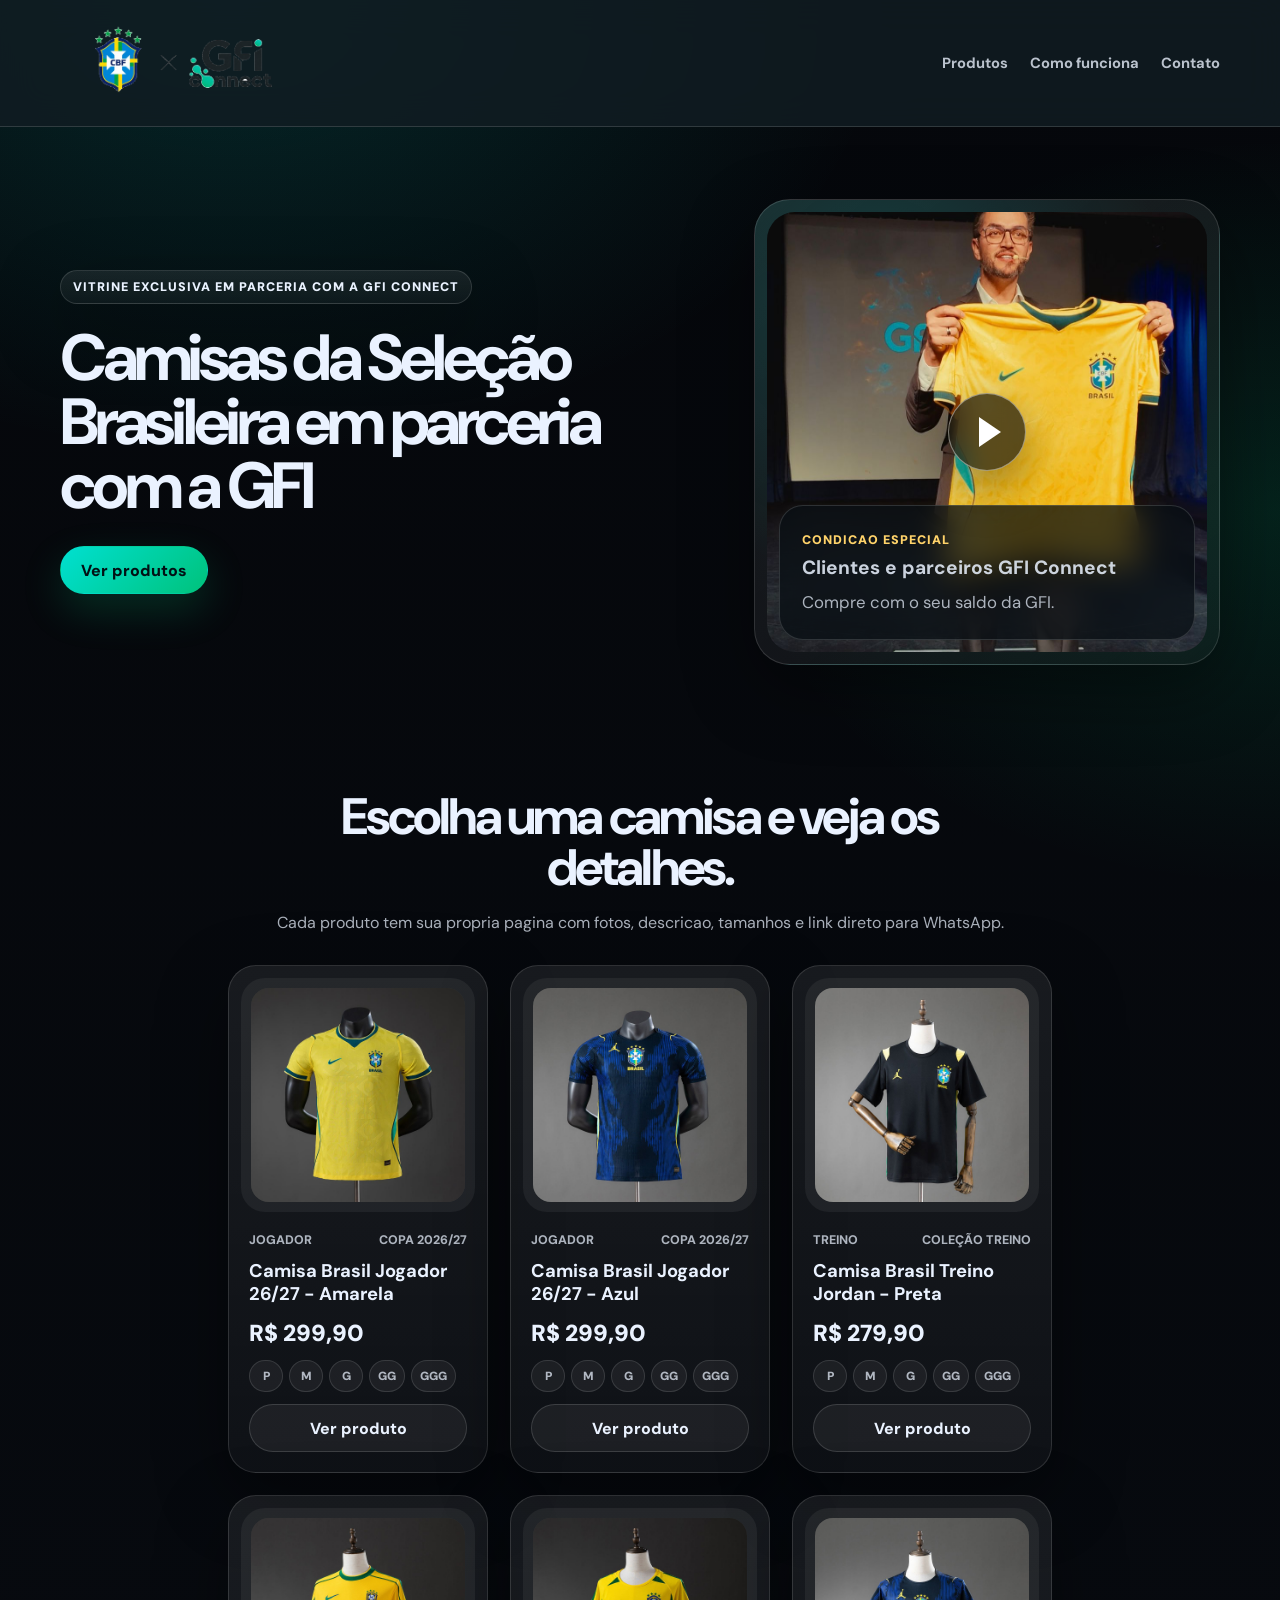
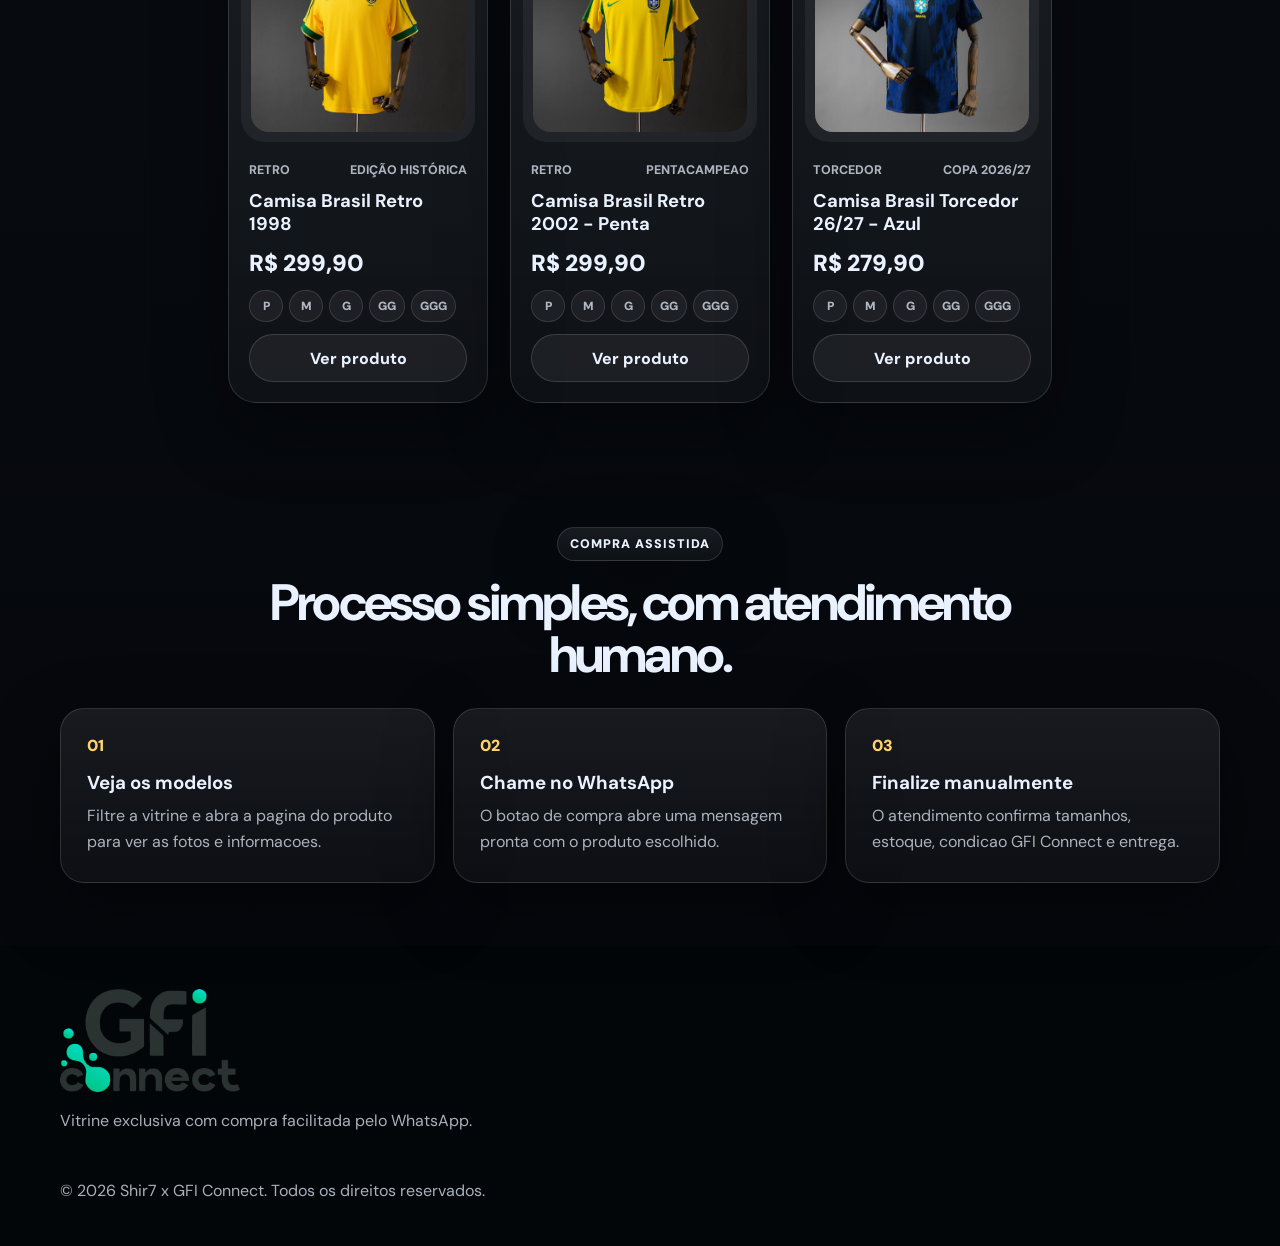
==== index.html @ cc500f97 "Create GFI partnership product showcase Co-authored-by: Cursor <cursoragent@cursor.com>" ====
<!DOCTYPE html>
<html lang="pt-BR">
  <head>
    <meta charset="UTF-8" />
    <meta name="viewport" content="width=device-width, initial-scale=1.0" />
    <meta
      name="description"
      content="Vitrine exclusiva de camisas em parceria com a GFI Connect. Produtos selecionados e atendimento pelo WhatsApp."
    />
    <title>Vitrine Exclusiva | GFI Connect</title>
    <link rel="preconnect" href="https://fonts.googleapis.com" />
    <link rel="preconnect" href="https://fonts.gstatic.com" crossorigin />
    <link
      href="https://fonts.googleapis.com/css2?family=DM+Sans:ital,opsz,wght@0,9..40,400;0,9..40,500;0,9..40,600;0,9..40,700;1,9..40,400&display=swap"
      rel="stylesheet"
    />
    <link rel="stylesheet" href="css/styles.css" />
  </head>
  <body>
    <a class="skip-link" href="#produtos">Ir para os produtos</a>

    <header class="site-header">
      <div class="container site-header__inner">
        <a class="brand" href="index.html" aria-label="Pagina inicial">
          <img src="assets/logos/gfi-cbf-menu-banner-transparent.png" alt="CBF e GFI Connect" width="300" height="92" />
        </a>
        <button class="nav-toggle" type="button" aria-label="Abrir menu" aria-expanded="false">
          <span></span><span></span><span></span>
        </button>
        <nav class="site-nav" aria-label="Navegacao principal">
          <a href="#produtos">Produtos</a>
          <a href="#como-funciona">Como funciona</a>
          <a href="#contato">Contato</a>
        </nav>
      </div>
    </header>

    <main>
      <section class="hero hero--clean" aria-labelledby="hero-title">
        <div class="container hero-grid">
          <div class="hero-copy">
            <span class="eyebrow">Vitrine exclusiva em parceria com a GFI Connect</span>
            <h1 id="hero-title">Camisas da Seleção Brasileira em parceria com a GFI</h1>
            <div class="hero-actions">
              <a class="btn btn--primary" href="#produtos">Ver produtos</a>
            </div>
          </div>

          <div class="hero-panel" aria-label="Parceria GFI Connect e CBF">
            <video
              id="hero-video"
              class="hero-panel__video"
              src="Videos/WhatsApp Video 2026-05-26 at 11.41.42.mp4"
              poster="Images/WhatsApp Image 2026-05-26 at 12.01.19.jpeg"
              playsinline
              preload="metadata"
              aria-label="Video da parceria GFI"
            ></video>
            <button class="hero-video-play" type="button" aria-label="Iniciar video">
              <span></span>
            </button>
            <div class="hero-panel__content">
              <span>Condicao especial</span>
              <strong>Clientes e parceiros GFI Connect</strong>
              <p>Compre com o seu saldo da GFI.</p>
            </div>
          </div>
        </div>
      </section>

      <section id="produtos" class="section section--products">
        <div class="container">
          <header class="section-header">
            <h2 class="section-title">Escolha uma camisa e veja os detalhes.</h2>
            <p class="section-lead section-lead--center">
              Cada produto tem sua propria pagina com fotos, descricao, tamanhos e link direto
              para WhatsApp.
            </p>
          </header>
          <div id="products-grid" class="products-grid" aria-live="polite" aria-busy="true"></div>
        </div>
      </section>

      <section id="como-funciona" class="section section--steps">
        <div class="container">
          <header class="section-header">
            <span class="section-label">Compra assistida</span>
            <h2 class="section-title">Processo simples, com atendimento humano.</h2>
          </header>
          <div class="steps-grid">
            <article class="step-card">
              <span>01</span>
              <h3>Veja os modelos</h3>
              <p>Filtre a vitrine e abra a pagina do produto para ver as fotos e informacoes.</p>
            </article>
            <article class="step-card">
              <span>02</span>
              <h3>Chame no WhatsApp</h3>
              <p>O botao de compra abre uma mensagem pronta com o produto escolhido.</p>
            </article>
            <article class="step-card">
              <span>03</span>
              <h3>Finalize manualmente</h3>
              <p>O atendimento confirma tamanhos, estoque, condicao GFI Connect e entrega.</p>
            </article>
          </div>
        </div>
      </section>
    </main>

    <footer id="contato" class="site-footer">
      <div class="container site-footer__grid">
        <div>
          <img src="assets/logos/gfi-connect-footer.png" alt="GFI Connect" class="footer-logo" width="180" />
          <p>Vitrine exclusiva com compra facilitada pelo WhatsApp.</p>
        </div>
      </div>
      <div class="container site-footer__bottom">
        <p>&copy; <span id="footer-year"></span> Shir7 x GFI Connect. Todos os direitos reservados.</p>
      </div>
    </footer>

    <script type="module" src="js/app.js"></script>
  </body>
</html>
---- css/styles.css ----
:root {
  --bg: #f5f7f6;
  --surface: #ffffff;
  --surface-soft: #eef5f2;
  --text: #101816;
  --muted: #60716c;
  --line: #dce7e3;
  --green: #00b87a;
  --green-dark: #063f31;
  --gold: #caa65a;
  --shadow: 0 24px 70px rgba(14, 45, 38, 0.12);
  --radius: 28px;
  --container: 1160px;
}

* {
  box-sizing: border-box;
}

html {
  scroll-behavior: smooth;
}

body {
  margin: 0;
  min-height: 100vh;
  font-family: "DM Sans", system-ui, -apple-system, BlinkMacSystemFont, "Segoe UI", sans-serif;
  color: var(--text);
  background:
    radial-gradient(circle at 12% 6%, rgba(0, 184, 122, 0.12), transparent 28rem),
    linear-gradient(180deg, #ffffff 0%, var(--bg) 54%, #eef4f1 100%);
}

img {
  display: block;
  max-width: 100%;
}

a {
  color: inherit;
  text-decoration: none;
}

.container {
  width: min(100% - 40px, var(--container));
  margin-inline: auto;
}

.skip-link {
  position: absolute;
  left: -999px;
  top: 16px;
  z-index: 100;
  padding: 10px 14px;
  border-radius: 999px;
  background: var(--green-dark);
  color: #fff;
}

.skip-link:focus {
  left: 20px;
}

.site-header {
  position: sticky;
  top: 0;
  z-index: 50;
  padding: 14px 0;
  background: rgba(255, 255, 255, 0.84);
  border-bottom: 1px solid rgba(220, 231, 227, 0.72);
  backdrop-filter: blur(18px);
}

.site-header__inner {
  display: flex;
  align-items: center;
  justify-content: space-between;
  gap: 24px;
}

.brand img {
  width: 230px;
  height: auto;
}

.site-nav {
  display: flex;
  align-items: center;
  gap: 22px;
}

.site-nav a {
  color: #34443f;
  font-size: 0.92rem;
  font-weight: 700;
}

.site-nav a:hover {
  color: var(--green-dark);
}

.nav-toggle {
  display: none;
  width: 42px;
  height: 42px;
  border: 1px solid var(--line);
  border-radius: 14px;
  background: #fff;
}

.nav-toggle span {
  display: block;
  width: 18px;
  height: 2px;
  margin: 4px auto;
  border-radius: 10px;
  background: var(--text);
}

.btn {
  display: inline-flex;
  align-items: center;
  justify-content: center;
  gap: 10px;
  min-height: 48px;
  padding: 0 20px;
  border: 1px solid transparent;
  border-radius: 999px;
  font-weight: 800;
  transition: 0.18s ease;
}

.btn:hover {
  transform: translateY(-2px);
}

.btn--primary {
  color: #fff;
  background: var(--green-dark);
  box-shadow: 0 16px 40px rgba(6, 63, 49, 0.2);
}

.btn--ghost,
.btn--dark {
  color: var(--green-dark);
  background: #fff;
  border-color: var(--line);
}

.btn--dark {
  width: 100%;
}

.btn--whatsapp {
  width: 100%;
  color: #fff;
  background: linear-gradient(135deg, #15c977, #079d62);
  box-shadow: 0 18px 45px rgba(7, 157, 98, 0.22);
}

.hero {
  padding: 72px 0 48px;
}

.hero-grid {
  display: grid;
  grid-template-columns: minmax(0, 1.05fr) minmax(320px, 0.75fr);
  align-items: center;
  gap: 42px;
}

.eyebrow,
.section-label {
  display: inline-flex;
  width: fit-content;
  align-items: center;
  gap: 10px;
  padding: 8px 12px;
  border: 1px solid var(--line);
  border-radius: 999px;
  color: var(--green-dark);
  background: rgba(255, 255, 255, 0.76);
  font-size: 0.78rem;
  font-weight: 900;
  letter-spacing: 0.08em;
  text-transform: uppercase;
}

.hero h1 {
  margin: 22px 0 0;
  max-width: 680px;
  font-size: clamp(2.55rem, 5.1vw, 4.55rem);
  line-height: 0.98;
  letter-spacing: -0.065em;
}

.hero p,
.section-lead {
  color: var(--muted);
  line-height: 1.75;
}

.hero p {
  max-width: 610px;
  margin: 24px 0 0;
  font-size: 1.05rem;
}

.hero-actions {
  display: flex;
  flex-wrap: wrap;
  gap: 12px;
  margin-top: 28px;
}

.hero-panel {
  position: relative;
  overflow: hidden;
  aspect-ratio: 1;
  min-height: 0;
  padding: 12px;
  border: 1px solid var(--line);
  border-radius: 36px;
  background:
    radial-gradient(circle at 26% 20%, rgba(0, 184, 122, 0.14), transparent 18rem),
    linear-gradient(145deg, #fff 0%, #edf7f2 100%);
  box-shadow: var(--shadow);
}

.hero-panel img {
  width: min(82%, 360px);
  margin: 34px auto;
}

.hero-panel__video {
  width: 100%;
  height: 100%;
  min-height: 0;
  object-fit: cover;
  border-radius: 28px;
  cursor: pointer;
}

.hero-video-play {
  position: absolute;
  top: 50%;
  left: 50%;
  width: 78px;
  height: 78px;
  display: grid;
  place-items: center;
  border: 1px solid rgba(255, 255, 255, 0.42);
  border-radius: 999px;
  background: rgba(5, 7, 11, 0.64);
  color: #fff;
  box-shadow: 0 18px 48px rgba(0, 0, 0, 0.38);
  backdrop-filter: blur(12px);
  cursor: pointer;
  transform: translate(-50%, -50%);
  transition: 0.18s ease;
  z-index: 2;
}

.hero-video-play:hover {
  transform: translate(-50%, -50%) scale(1.05);
}

.hero-video-play span {
  width: 0;
  height: 0;
  margin-left: 5px;
  border-top: 15px solid transparent;
  border-bottom: 15px solid transparent;
  border-left: 22px solid currentColor;
}

.hero-panel.is-playing .hero-video-play {
  opacity: 0;
  pointer-events: none;
}

.hero-panel__content {
  position: absolute;
  right: 24px;
  bottom: 24px;
  left: 24px;
  padding: 22px;
  border: 1px solid rgba(255, 255, 255, 0.82);
  border-radius: 24px;
  background: rgba(255, 255, 255, 0.78);
  backdrop-filter: blur(16px);
}

.hero-panel__content span {
  color: var(--gold);
  font-size: 0.78rem;
  font-weight: 900;
  letter-spacing: 0.08em;
  text-transform: uppercase;
}

.hero-panel__content strong {
  display: block;
  margin-top: 6px;
  color: var(--green-dark);
  font-size: 1.2rem;
}

.hero-panel__content p {
  margin: 8px 0 0;
  color: var(--muted);
}

.section {
  padding: 62px 0;
}

.section-header {
  max-width: 780px;
  margin: 0 auto 28px;
  text-align: center;
}

.section-title {
  margin: 16px 0 0;
  font-size: clamp(2rem, 4vw, 3.5rem);
  line-height: 1;
  letter-spacing: -0.055em;
}

.intro-grid {
  display: grid;
  grid-template-columns: 0.9fr 1.1fr;
  gap: 42px;
  align-items: start;
  padding: 34px;
  border: 1px solid var(--line);
  border-radius: var(--radius);
  background: rgba(255, 255, 255, 0.72);
}

.filters {
  display: flex;
  justify-content: center;
  gap: 10px;
  flex-wrap: wrap;
  margin-bottom: 30px;
}

.filter-chip {
  cursor: pointer;
  padding: 10px 15px;
  border: 1px solid var(--line);
  border-radius: 999px;
  color: #34443f;
  background: #fff;
  font-weight: 800;
}

.filter-chip.is-active {
  color: #fff;
  background: var(--green-dark);
  border-color: var(--green-dark);
}

.products-grid {
  display: grid;
  grid-template-columns: repeat(3, minmax(220px, 260px));
  justify-content: center;
  gap: 22px;
}

.product-card {
  overflow: hidden;
  width: 100%;
  border: 1px solid var(--line);
  border-radius: 28px;
  background: var(--surface);
  box-shadow: 0 18px 52px rgba(14, 45, 38, 0.08);
}

.product-card__media {
  position: relative;
  display: block;
  width: calc(100% - 24px);
  aspect-ratio: 1;
  margin: 12px auto 0;
  padding: 10px;
  background: var(--surface-soft);
  border-radius: 24px;
}

.product-card__media img {
  width: 100%;
  height: 100%;
  object-fit: contain;
  background: #303334;
  border-radius: 18px;
}

.product-card__featured {
  position: absolute;
  top: 20px;
  right: 20px;
  padding: 8px 10px;
  border-radius: 999px;
  color: var(--green-dark);
  background: #fff;
  font-size: 0.76rem;
  font-weight: 900;
}

.product-card__body {
  display: grid;
  gap: 12px;
  padding: 20px;
}

.product-card__meta {
  display: flex;
  justify-content: space-between;
  gap: 12px;
  color: var(--muted);
  font-size: 0.78rem;
  font-weight: 800;
  text-transform: uppercase;
}

.product-card__title {
  margin: 0;
  font-size: 1.15rem;
  line-height: 1.25;
}

.product-card__price,
.product-info__price {
  margin: 0;
  color: var(--green-dark);
  font-size: 1.45rem;
  font-weight: 900;
}

.size-list {
  display: flex;
  flex-wrap: nowrap;
  gap: 6px;
}

.size-chip {
  min-width: 34px;
  padding: 7px 8px;
  border: 1px solid var(--line);
  border-radius: 999px;
  color: #34443f;
  background: #fff;
  font-size: 0.74rem;
  font-weight: 900;
  text-align: center;
}

.steps-grid {
  display: grid;
  grid-template-columns: repeat(3, minmax(0, 1fr));
  gap: 18px;
}

.step-card {
  padding: 26px;
  border: 1px solid var(--line);
  border-radius: 24px;
  background: #fff;
}

.step-card span {
  color: var(--gold);
  font-weight: 900;
}

.step-card h3 {
  margin: 14px 0 8px;
}

.step-card p {
  margin: 0;
  color: var(--muted);
  line-height: 1.65;
}

.site-footer {
  padding: 44px 0 26px;
  background: #0b1915;
  color: #fff;
}

.site-footer__grid {
  display: grid;
  grid-template-columns: 1fr;
  gap: 28px;
}

.footer-logo {
  width: 180px;
  margin-bottom: 14px;
}

.site-footer p,
.site-footer a {
  color: rgba(255, 255, 255, 0.72);
  line-height: 1.65;
}

.site-footer__bottom {
  margin-top: 28px;
  color: rgba(255, 255, 255, 0.6);
}

.product-page {
  padding-top: 24px;
}

.product-detail {
  display: grid;
  grid-template-columns: minmax(0, 1.05fr) minmax(320px, 0.8fr);
  gap: 42px;
  align-items: start;
}

.product-gallery__main {
  overflow: hidden;
  border: 1px solid var(--line);
  border-radius: 34px;
  background: #fff;
  box-shadow: var(--shadow);
}

.product-gallery__main img {
  width: 100%;
  aspect-ratio: 4 / 5;
  object-fit: cover;
}

.product-thumbs {
  display: grid;
  grid-template-columns: repeat(4, 1fr);
  gap: 10px;
  margin-top: 12px;
}

.product-thumb {
  cursor: pointer;
  overflow: hidden;
  padding: 5px;
  border: 1px solid var(--line);
  border-radius: 18px;
  background: #fff;
}

.product-thumb.is-active {
  border-color: var(--green);
  box-shadow: 0 0 0 3px rgba(0, 184, 122, 0.12);
}

.product-thumb img {
  width: 100%;
  aspect-ratio: 1;
  object-fit: cover;
  border-radius: 13px;
}

.product-info {
  position: sticky;
  top: 104px;
  padding: 30px;
  border: 1px solid var(--line);
  border-radius: 30px;
  background: rgba(255, 255, 255, 0.82);
  box-shadow: var(--shadow);
}

.back-link,
.product-info__category {
  color: var(--muted);
  font-size: 0.84rem;
  font-weight: 900;
  text-transform: uppercase;
  letter-spacing: 0.08em;
}

.product-info h1 {
  margin: 14px 0;
  font-size: clamp(2rem, 4vw, 3.2rem);
  line-height: 1;
  letter-spacing: -0.055em;
}

.product-info__description {
  color: var(--muted);
  line-height: 1.75;
}

.product-info__block {
  margin-top: 24px;
}

.product-info__block h2 {
  margin: 0 0 10px;
  font-size: 0.95rem;
}

.highlight-list {
  display: grid;
  gap: 9px;
  margin: 0;
  padding-left: 18px;
  color: var(--muted);
}

.product-info__buy {
  margin-top: 26px;
}

.product-info__note {
  margin: 14px 0 0;
  color: var(--muted);
  font-size: 0.86rem;
  line-height: 1.55;
}

@media (max-width: 900px) {
  .hero-grid,
  .intro-grid,
  .product-detail {
    grid-template-columns: 1fr;
  }

  .steps-grid,
  .site-footer__grid {
    grid-template-columns: 1fr;
  }

  .products-grid {
    grid-template-columns: repeat(2, minmax(200px, 250px));
  }

  .hero {
    padding-top: 44px;
  }

  .hero-panel {
    min-height: 0;
  }

  .product-info {
    position: static;
  }
}

@media (max-width: 720px) {
  .container {
    width: min(100% - 28px, var(--container));
  }

  .site-nav {
    position: fixed;
    top: 74px;
    right: 14px;
    left: 14px;
    display: none;
    flex-direction: column;
    align-items: stretch;
    gap: 0;
    padding: 12px;
    border: 1px solid var(--line);
    border-radius: 22px;
    background: #fff;
    box-shadow: var(--shadow);
  }

  .site-nav.is-open {
    display: flex;
  }

  .site-nav a {
    padding: 14px;
    border-radius: 14px;
  }

  .nav-toggle {
    display: block;
  }

  .hero h1 {
    font-size: clamp(2.4rem, 14vw, 4rem);
  }

  .section {
    padding: 44px 0;
  }

  .products-grid {
    grid-template-columns: minmax(210px, 270px);
  }
}

/* Tema escuro premium */
:root {
  --bg: #070a0f;
  --surface: rgba(255, 255, 255, 0.06);
  --surface-soft: rgba(255, 255, 255, 0.08);
  --text: #eaf2ff;
  --muted: rgba(234, 242, 255, 0.72);
  --line: rgba(255, 255, 255, 0.13);
  --green: #00e0d1;
  --green-dark: #00c27b;
  --gold: #ffd36a;
  --shadow: 0 24px 70px rgba(0, 0, 0, 0.38);
}

body {
  background:
    radial-gradient(1100px 760px at 18% 0%, rgba(0, 224, 209, 0.15), transparent 60%),
    radial-gradient(980px 680px at 100% 18%, rgba(0, 194, 123, 0.14), transparent 55%),
    linear-gradient(180deg, #05070b 0%, #070a0f 60%, #04060a 100%);
}

.site-header {
  background: rgba(18, 29, 35, 0.82);
  border-bottom-color: rgba(255, 255, 255, 0.14);
}

.brand {
  display: inline-flex;
  align-items: center;
  padding: 0;
  border: 0;
  border-radius: 0;
  background: transparent;
}

.site-nav a {
  color: rgba(234, 242, 255, 0.78);
}

.site-nav a:hover,
.eyebrow,
.section-label,
.product-card__price,
.product-info__price,
.product-info h1 {
  color: var(--text);
}

.nav-toggle {
  background: rgba(255, 255, 255, 0.06);
  border-color: rgba(255, 255, 255, 0.14);
}

.nav-toggle span {
  background: var(--text);
}

.btn--primary {
  color: #021014;
  background: linear-gradient(135deg, var(--green), var(--green-dark));
  box-shadow: 0 16px 42px rgba(0, 194, 123, 0.2);
}

.btn--ghost,
.btn--dark {
  color: var(--text);
  background: rgba(255, 255, 255, 0.06);
  border-color: rgba(255, 255, 255, 0.14);
}

.eyebrow,
.section-label,
.intro-grid,
.product-card,
.step-card,
.product-info,
.product-gallery__main {
  background: linear-gradient(180deg, rgba(255, 255, 255, 0.075), rgba(255, 255, 255, 0.035));
  border-color: rgba(255, 255, 255, 0.13);
  box-shadow: var(--shadow);
}

.hero-panel {
  background:
    radial-gradient(circle at 26% 20%, rgba(0, 224, 209, 0.18), transparent 18rem),
    linear-gradient(145deg, rgba(255, 255, 255, 0.09), rgba(255, 255, 255, 0.03));
  border-color: rgba(255, 255, 255, 0.14);
}

.hero-panel__content {
  background: rgba(8, 14, 20, 0.74);
  border-color: rgba(255, 255, 255, 0.14);
}

.hero-panel__content strong,
.product-info__category,
.back-link {
  color: rgba(234, 242, 255, 0.86);
}

.hero p,
.section-lead,
.step-card p,
.product-info__description,
.highlight-list,
.product-info__note,
.site-footer p,
.site-footer a {
  color: var(--muted);
}

.product-card__media,
.product-thumb,
.size-chip {
  background: rgba(255, 255, 255, 0.055);
  border-color: rgba(255, 255, 255, 0.12);
}

.filter-chip {
  color: rgba(234, 242, 255, 0.82);
  background: rgba(255, 255, 255, 0.055);
  border-color: rgba(255, 255, 255, 0.13);
}

.filter-chip.is-active {
  color: #021014;
  background: linear-gradient(135deg, var(--green), var(--green-dark));
  border-color: transparent;
}

.product-card__meta,
.size-chip {
  color: rgba(234, 242, 255, 0.72);
}

.product-card__featured {
  color: #021014;
  background: linear-gradient(135deg, var(--gold), var(--green));
}

.site-footer {
  background: #030609;
  border-top-color: rgba(255, 255, 255, 0.1);
}

@media (max-width: 720px) {
  .site-nav {
    background: rgba(18, 29, 35, 0.98);
    border-color: rgba(255, 255, 255, 0.14);
  }
}

/* Ajustes responsivos finais */
@media (max-width: 1100px) {
  .container {
    width: min(100% - 32px, var(--container));
  }

  .hero-grid {
    gap: 28px;
  }

  .hero h1 {
    font-size: clamp(2.6rem, 7vw, 4.8rem);
  }

  .products-grid {
    grid-template-columns: repeat(3, minmax(0, 1fr));
  }
}

@media (max-width: 900px) {
  .site-header {
    padding: 10px 0;
  }

  .brand {
    padding: 0;
    border-radius: 0;
  }

  .brand img {
    width: 178px;
  }

  .hero {
    padding: 34px 0 28px;
  }

  .hero-copy {
    text-align: center;
  }

  .eyebrow {
    display: none;
  }

  .hero h1 {
    max-width: 720px;
    margin-inline: auto;
    font-size: clamp(2.4rem, 9vw, 4.2rem);
  }

  .hero-actions {
    justify-content: center;
  }

  .hero-panel {
    width: min(100%, 520px);
    margin-inline: auto;
  }

  .products-grid {
    grid-template-columns: repeat(2, minmax(0, 1fr));
    gap: 14px;
  }

  .steps-grid {
    grid-template-columns: repeat(3, minmax(0, 1fr));
    gap: 12px;
  }

  .step-card {
    padding: 18px;
  }

  .product-detail {
    gap: 22px;
  }
}

@media (max-width: 640px) {
  .container {
    width: min(100% - 24px, var(--container));
  }

  .site-header__inner {
    gap: 10px;
  }

  .site-nav--simple {
    position: static;
    display: flex;
    flex-direction: row;
    gap: 10px;
    padding: 0;
    border: 0;
    background: transparent;
    box-shadow: none;
  }

  .site-nav--simple a {
    padding: 8px 0;
    font-size: 0.78rem;
  }

  .hero h1 {
    max-width: 340px;
    font-size: clamp(2rem, 9.2vw, 2.55rem);
    line-height: 0.98;
    letter-spacing: -0.055em;
  }

  .hero-actions .btn {
    width: 100%;
  }

  .hero-panel {
    border-radius: 26px;
    padding: 8px;
  }

  .hero-panel__video {
    border-radius: 20px;
  }

  .hero-video-play {
    width: 60px;
    height: 60px;
  }

  .hero-video-play span {
    border-top-width: 11px;
    border-bottom-width: 11px;
    border-left-width: 17px;
  }

  .hero-panel__content {
    right: 14px;
    bottom: 14px;
    left: 14px;
    padding: 14px;
    border-radius: 18px;
  }

  .hero-panel__content span {
    font-size: 0.66rem;
  }

  .hero-panel__content strong {
    font-size: 1rem;
  }

  .hero-panel__content p {
    margin-top: 5px;
    font-size: 0.88rem;
  }

  .section {
    padding: 38px 0;
  }

  .section-header {
    margin-bottom: 20px;
  }

  .section-title {
    font-size: clamp(1.75rem, 9vw, 2.55rem);
  }

  .section-lead {
    font-size: 0.95rem;
  }

  .products-grid {
    grid-template-columns: repeat(2, minmax(0, 1fr));
    gap: 12px;
  }

  .product-card {
    border-radius: 20px;
  }

  .product-card__media {
    width: calc(100% - 16px);
    margin-top: 8px;
    padding: 7px;
    border-radius: 18px;
  }

  .product-card__media img {
    border-radius: 14px;
  }

  .product-card__body {
    gap: 8px;
    padding: 12px;
  }

  .product-card__meta {
    display: grid;
    gap: 4px;
    font-size: 0.64rem;
  }

  .product-card__title {
    font-size: 0.92rem;
    line-height: 1.18;
  }

  .product-card__price {
    font-size: 1.08rem;
  }

  .product-card .size-list {
    gap: 4px;
  }

  .product-card .size-chip {
    min-width: 28px;
    padding: 5px 6px;
    font-size: 0.62rem;
  }

  .product-card__cta {
    min-height: 38px;
    padding: 0 12px;
    font-size: 0.82rem;
  }

  .steps-grid {
    grid-template-columns: 1fr;
  }

  .product-page {
    padding-top: 8px;
  }

  .product-gallery__main {
    border-radius: 24px;
  }

  .product-thumbs {
    grid-template-columns: repeat(4, minmax(0, 1fr));
    gap: 8px;
  }

  .product-info {
    padding: 20px;
    border-radius: 24px;
  }

  .product-info h1 {
    font-size: clamp(1.75rem, 10vw, 2.6rem);
  }
}

@media (max-width: 380px) {
  .products-grid {
    grid-template-columns: 1fr;
  }

  .product-card {
    max-width: 280px;
    margin-inline: auto;
  }
}
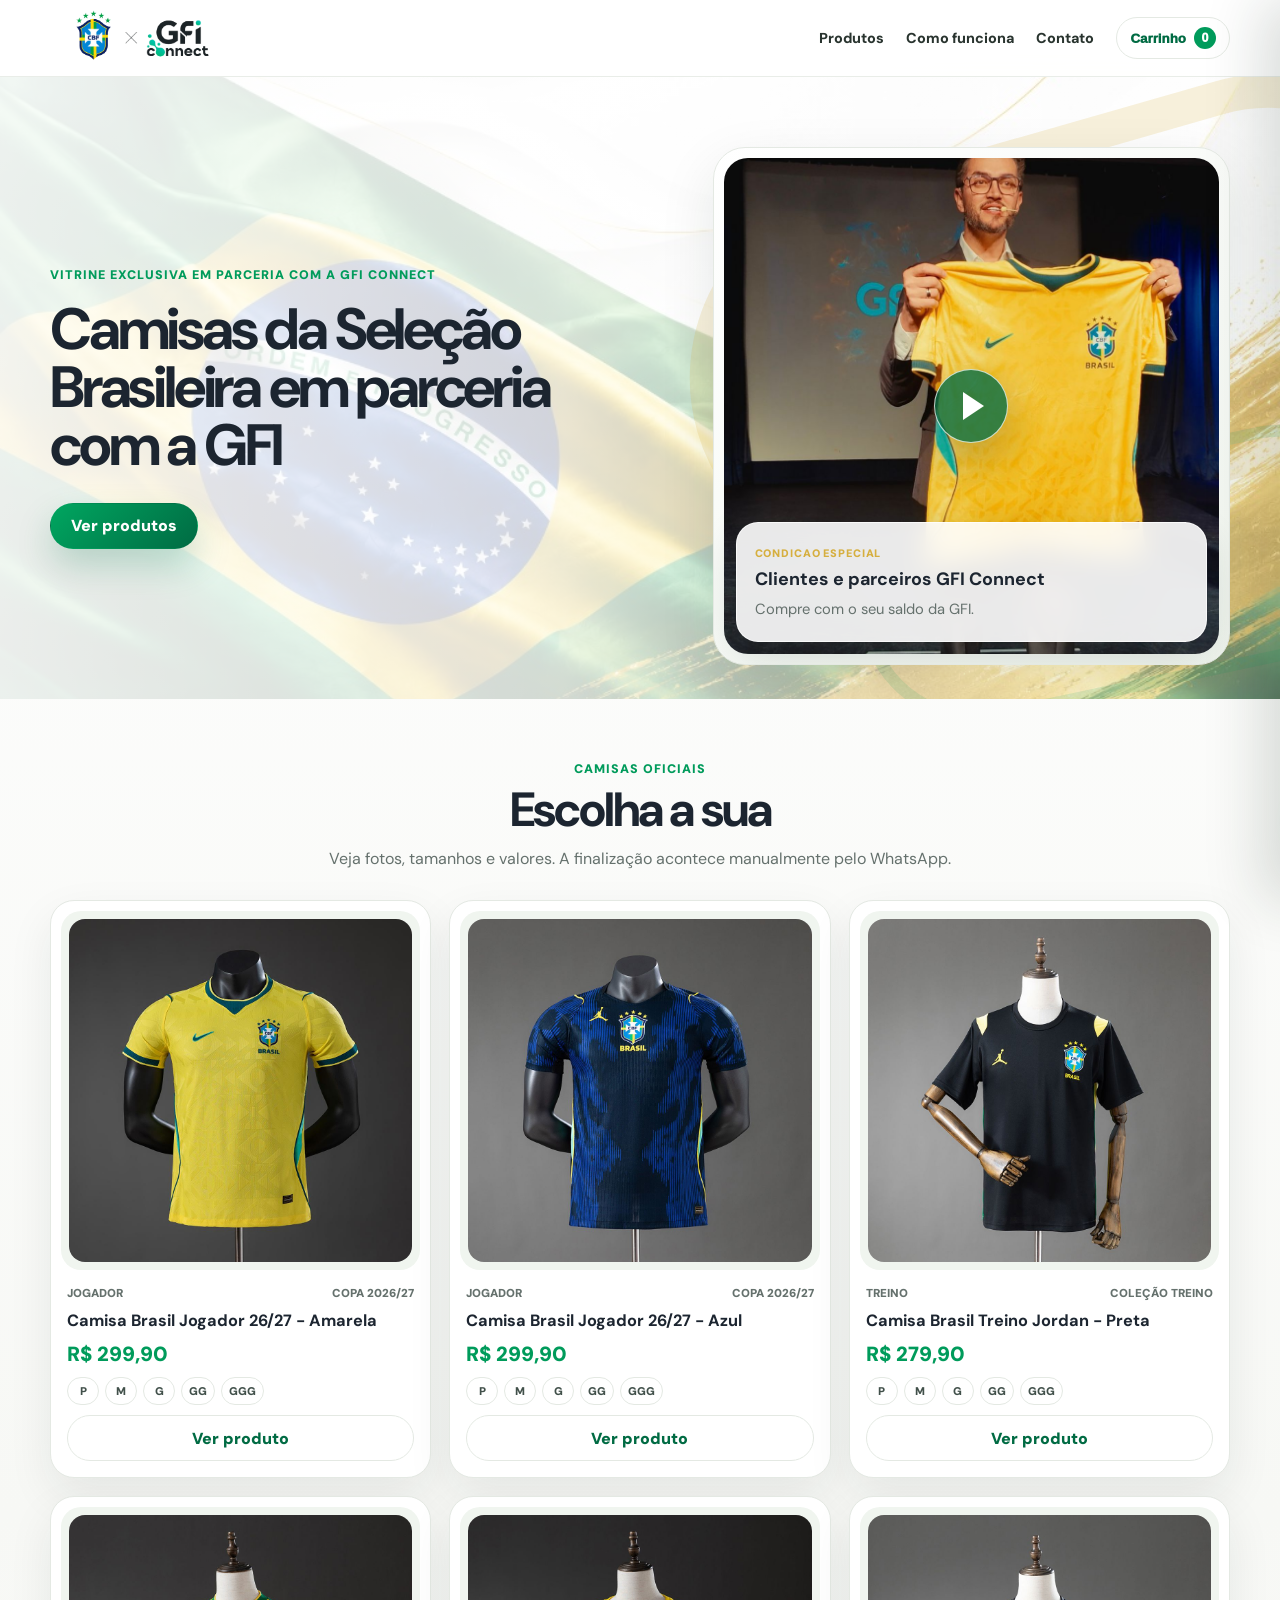
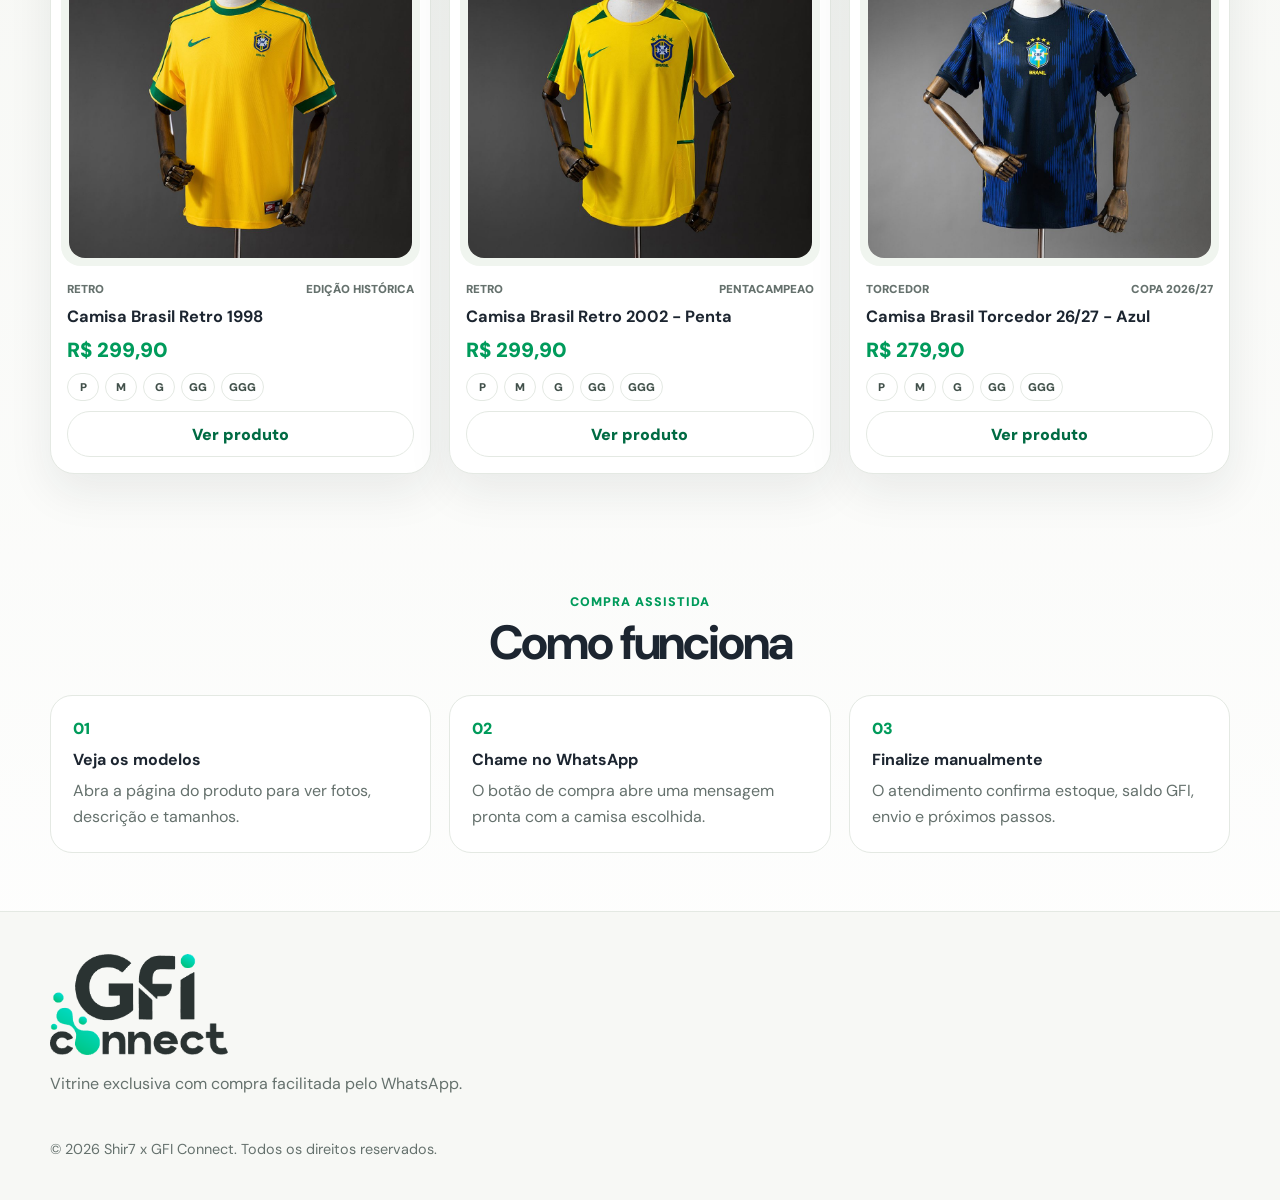
==== commit c0a4062a: "Add cart flow and refresh storefront layout Co-authored-by: Cursor <cursoragent@cursor.com>" ====
--- a/index.html
+++ b/index.html
@@ -8,6 +8,8 @@
       content="Vitrine exclusiva de camisas em parceria com a GFI Connect. Produtos selecionados e atendimento pelo WhatsApp."
     />
     <title>Vitrine Exclusiva | GFI Connect</title>
+    <link rel="icon" href="favicon.ico" sizes="any" />
+    <link rel="icon" type="image/png" href="assets/logos/favicon.png" />
     <link rel="preconnect" href="https://fonts.googleapis.com" />
     <link rel="preconnect" href="https://fonts.gstatic.com" crossorigin />
     <link
@@ -31,12 +33,15 @@
           <a href="#produtos">Produtos</a>
           <a href="#como-funciona">Como funciona</a>
           <a href="#contato">Contato</a>
+          <button class="cart-button" type="button" data-cart-open>
+            Carrinho <span data-cart-count>0</span>
+          </button>
         </nav>
       </div>
     </header>
 
     <main>
-      <section class="hero hero--clean" aria-labelledby="hero-title">
+      <section id="inicio" class="hero" aria-labelledby="hero-title">
         <div class="container hero-grid">
           <div class="hero-copy">
             <span class="eyebrow">Vitrine exclusiva em parceria com a GFI Connect</span>
@@ -71,10 +76,10 @@
       <section id="produtos" class="section section--products">
         <div class="container">
           <header class="section-header">
-            <h2 class="section-title">Escolha uma camisa e veja os detalhes.</h2>
+            <span class="section-kicker">Camisas oficiais</span>
+            <h2 class="section-title">Escolha a sua</h2>
             <p class="section-lead section-lead--center">
-              Cada produto tem sua propria pagina com fotos, descricao, tamanhos e link direto
-              para WhatsApp.
+              Veja fotos, tamanhos e valores. A finalização acontece manualmente pelo WhatsApp.
             </p>
           </header>
           <div id="products-grid" class="products-grid" aria-live="polite" aria-busy="true"></div>
@@ -84,28 +89,29 @@
       <section id="como-funciona" class="section section--steps">
         <div class="container">
           <header class="section-header">
-            <span class="section-label">Compra assistida</span>
-            <h2 class="section-title">Processo simples, com atendimento humano.</h2>
+            <span class="section-kicker">Compra assistida</span>
+            <h2 class="section-title">Como funciona</h2>
           </header>
           <div class="steps-grid">
             <article class="step-card">
               <span>01</span>
               <h3>Veja os modelos</h3>
-              <p>Filtre a vitrine e abra a pagina do produto para ver as fotos e informacoes.</p>
+              <p>Abra a página do produto para ver fotos, descrição e tamanhos.</p>
             </article>
             <article class="step-card">
               <span>02</span>
               <h3>Chame no WhatsApp</h3>
-              <p>O botao de compra abre uma mensagem pronta com o produto escolhido.</p>
+              <p>O botão de compra abre uma mensagem pronta com a camisa escolhida.</p>
             </article>
             <article class="step-card">
               <span>03</span>
               <h3>Finalize manualmente</h3>
-              <p>O atendimento confirma tamanhos, estoque, condicao GFI Connect e entrega.</p>
+              <p>O atendimento confirma estoque, saldo GFI, envio e próximos passos.</p>
             </article>
           </div>
         </div>
       </section>
+
     </main>
 
     <footer id="contato" class="site-footer">
@@ -120,6 +126,21 @@
       </div>
     </footer>
 
+    <aside id="cart-panel" class="cart-panel" aria-label="Carrinho de compras">
+      <div class="cart-panel__header">
+        <h2>Carrinho</h2>
+        <button type="button" data-cart-close aria-label="Fechar carrinho">×</button>
+      </div>
+      <div id="cart-items" class="cart-items"></div>
+      <div class="cart-panel__footer">
+        <p>Total: <strong id="cart-total">R$ 0,00</strong></p>
+        <a id="cart-checkout" class="btn btn--whatsapp" href="#" target="_blank" rel="noopener noreferrer">
+          Finalizar pelo WhatsApp
+        </a>
+        <button id="cart-clear" class="cart-clear" type="button">Limpar carrinho</button>
+      </div>
+    </aside>
+
     <script type="module" src="js/app.js"></script>
   </body>
 </html>
--- a/css/styles.css
+++ b/css/styles.css
@@ -1,16 +1,15 @@
 :root {
-  --bg: #f5f7f6;
+  --bg: #f7f8f5;
   --surface: #ffffff;
-  --surface-soft: #eef5f2;
-  --text: #101816;
-  --muted: #60716c;
-  --line: #dce7e3;
-  --green: #00b87a;
-  --green-dark: #063f31;
-  --gold: #caa65a;
-  --shadow: 0 24px 70px rgba(14, 45, 38, 0.12);
-  --radius: 28px;
-  --container: 1160px;
+  --surface-soft: #f0f5ef;
+  --text: #1c2530;
+  --muted: #65716d;
+  --line: #e4e9e3;
+  --green: #009b5b;
+  --green-dark: #006b43;
+  --gold: #d6af3f;
+  --shadow: 0 20px 55px rgba(22, 42, 32, 0.1);
+  --container: 1180px;
 }
 
 * {
@@ -27,11 +26,12 @@
   font-family: "DM Sans", system-ui, -apple-system, BlinkMacSystemFont, "Segoe UI", sans-serif;
   color: var(--text);
   background:
-    radial-gradient(circle at 12% 6%, rgba(0, 184, 122, 0.12), transparent 28rem),
-    linear-gradient(180deg, #ffffff 0%, var(--bg) 54%, #eef4f1 100%);
-}
-
-img {
+    radial-gradient(900px 520px at 82% 10%, rgba(214, 175, 63, 0.14), transparent 62%),
+    linear-gradient(180deg, #ffffff 0%, var(--bg) 54%, #ffffff 100%);
+}
+
+img,
+video {
   display: block;
   max-width: 100%;
 }
@@ -42,7 +42,7 @@
 }
 
 .container {
-  width: min(100% - 40px, var(--container));
+  width: min(100% - 48px, var(--container));
   margin-inline: auto;
 }
 
@@ -53,7 +53,7 @@
   z-index: 100;
   padding: 10px 14px;
   border-radius: 999px;
-  background: var(--green-dark);
+  background: var(--green);
   color: #fff;
 }
 
@@ -65,21 +65,26 @@
   position: sticky;
   top: 0;
   z-index: 50;
-  padding: 14px 0;
-  background: rgba(255, 255, 255, 0.84);
-  border-bottom: 1px solid rgba(220, 231, 227, 0.72);
+  background: rgba(255, 255, 255, 0.9);
+  border-bottom: 1px solid rgba(228, 233, 227, 0.8);
   backdrop-filter: blur(18px);
 }
 
 .site-header__inner {
+  min-height: 76px;
   display: flex;
   align-items: center;
   justify-content: space-between;
-  gap: 24px;
+  gap: 26px;
+}
+
+.brand {
+  display: inline-flex;
+  align-items: center;
 }
 
 .brand img {
-  width: 230px;
+  width: 172px;
   height: auto;
 }
 
@@ -90,13 +95,13 @@
 }
 
 .site-nav a {
-  color: #34443f;
-  font-size: 0.92rem;
-  font-weight: 700;
+  color: #29342f;
+  font-size: 0.9rem;
+  font-weight: 800;
 }
 
 .site-nav a:hover {
-  color: var(--green-dark);
+  color: var(--green);
 }
 
 .nav-toggle {
@@ -106,6 +111,7 @@
   border: 1px solid var(--line);
   border-radius: 14px;
   background: #fff;
+  cursor: pointer;
 }
 
 .nav-toggle span {
@@ -113,31 +119,37 @@
   width: 18px;
   height: 2px;
   margin: 4px auto;
-  border-radius: 10px;
+  border-radius: 99px;
   background: var(--text);
 }
 
 .btn {
+  min-height: 46px;
   display: inline-flex;
   align-items: center;
   justify-content: center;
   gap: 10px;
-  min-height: 48px;
   padding: 0 20px;
   border: 1px solid transparent;
   border-radius: 999px;
-  font-weight: 800;
-  transition: 0.18s ease;
+  font-weight: 900;
+  transition: transform 0.18s ease, box-shadow 0.18s ease, background 0.18s ease;
 }
 
 .btn:hover {
   transform: translateY(-2px);
 }
 
+.btn--sm {
+  min-height: 38px;
+  padding-inline: 16px;
+  font-size: 0.85rem;
+}
+
 .btn--primary {
   color: #fff;
-  background: var(--green-dark);
-  box-shadow: 0 16px 40px rgba(6, 63, 49, 0.2);
+  background: linear-gradient(135deg, #00a660, var(--green-dark));
+  box-shadow: 0 16px 35px rgba(0, 107, 67, 0.22);
 }
 
 .btn--ghost,
@@ -154,56 +166,83 @@
 .btn--whatsapp {
   width: 100%;
   color: #fff;
-  background: linear-gradient(135deg, #15c977, #079d62);
-  box-shadow: 0 18px 45px rgba(7, 157, 98, 0.22);
+  background: linear-gradient(135deg, #18c77a, #079d62);
+  box-shadow: 0 16px 35px rgba(7, 157, 98, 0.2);
 }
 
 .hero {
-  padding: 72px 0 48px;
+  position: relative;
+  overflow: hidden;
+  padding: 70px 0 34px;
+  background:
+    linear-gradient(90deg, rgba(255, 255, 255, 0.92) 0%, rgba(255, 255, 255, 0.82) 44%, rgba(255, 255, 255, 0.34) 100%),
+    url("../assets/logos/hero-bg-cbf-gold.png") center right / cover no-repeat;
+}
+
+.hero::before,
+.hero::after {
+  content: "";
+  position: absolute;
+  pointer-events: none;
+  border-radius: 999px;
+}
+
+.hero::before {
+  width: 720px;
+  height: 320px;
+  right: -190px;
+  top: 52px;
+  border: 34px solid rgba(214, 175, 63, 0.18);
+  transform: rotate(-16deg);
+}
+
+.hero::after {
+  width: 520px;
+  height: 210px;
+  right: -120px;
+  bottom: 8px;
+  border: 12px solid rgba(0, 155, 91, 0.12);
+  transform: rotate(-12deg);
 }
 
 .hero-grid {
-  display: grid;
-  grid-template-columns: minmax(0, 1.05fr) minmax(320px, 0.75fr);
+  position: relative;
+  z-index: 1;
+  display: grid;
+  grid-template-columns: minmax(0, 0.95fr) minmax(360px, 0.8fr);
   align-items: center;
-  gap: 42px;
+  gap: 48px;
 }
 
 .eyebrow,
-.section-label {
+.section-kicker {
   display: inline-flex;
-  width: fit-content;
   align-items: center;
-  gap: 10px;
-  padding: 8px 12px;
-  border: 1px solid var(--line);
-  border-radius: 999px;
-  color: var(--green-dark);
-  background: rgba(255, 255, 255, 0.76);
+  color: var(--green);
   font-size: 0.78rem;
-  font-weight: 900;
+  font-weight: 1000;
   letter-spacing: 0.08em;
   text-transform: uppercase;
 }
 
 .hero h1 {
-  margin: 22px 0 0;
-  max-width: 680px;
-  font-size: clamp(2.55rem, 5.1vw, 4.55rem);
-  line-height: 0.98;
-  letter-spacing: -0.065em;
-}
-
-.hero p,
-.section-lead {
-  color: var(--muted);
+  max-width: 620px;
+  margin: 16px 0 0;
+  font-size: clamp(2.45rem, 4.55vw, 4.2rem);
+  line-height: 1;
+  letter-spacing: -0.055em;
+}
+
+.hero h1::first-line {
+  color: var(--text);
+}
+
+.hero p {
+  max-width: 590px;
+  margin: 20px 0 0;
+  color: var(--muted);
+  font-size: 1.02rem;
   line-height: 1.75;
-}
-
-.hero p {
-  max-width: 610px;
-  margin: 24px 0 0;
-  font-size: 1.05rem;
 }
 
 .hero-actions {
@@ -213,31 +252,46 @@
   margin-top: 28px;
 }
 
+.hero-mini-benefits {
+  display: flex;
+  flex-wrap: wrap;
+  gap: 18px;
+  margin-top: 44px;
+}
+
+.hero-mini-benefits span {
+  display: inline-flex;
+  align-items: center;
+  gap: 8px;
+  color: #3f4b46;
+  font-size: 0.84rem;
+  font-weight: 800;
+}
+
+.hero-mini-benefits span::before {
+  content: "";
+  width: 9px;
+  height: 9px;
+  border: 2px solid var(--green);
+  border-radius: 999px;
+}
+
 .hero-panel {
   position: relative;
+  aspect-ratio: 1;
   overflow: hidden;
-  aspect-ratio: 1;
-  min-height: 0;
-  padding: 12px;
-  border: 1px solid var(--line);
-  border-radius: 36px;
-  background:
-    radial-gradient(circle at 26% 20%, rgba(0, 184, 122, 0.14), transparent 18rem),
-    linear-gradient(145deg, #fff 0%, #edf7f2 100%);
+  padding: 10px;
+  border: 1px solid var(--line);
+  border-radius: 32px;
+  background: linear-gradient(145deg, #ffffff, #f0f5ee);
   box-shadow: var(--shadow);
-}
-
-.hero-panel img {
-  width: min(82%, 360px);
-  margin: 34px auto;
 }
 
 .hero-panel__video {
   width: 100%;
   height: 100%;
-  min-height: 0;
   object-fit: cover;
-  border-radius: 28px;
+  border-radius: 24px;
   cursor: pointer;
 }
 
@@ -245,33 +299,27 @@
   position: absolute;
   top: 50%;
   left: 50%;
-  width: 78px;
-  height: 78px;
+  z-index: 3;
+  width: 74px;
+  height: 74px;
   display: grid;
   place-items: center;
-  border: 1px solid rgba(255, 255, 255, 0.42);
+  border: 1px solid rgba(255, 255, 255, 0.72);
   border-radius: 999px;
-  background: rgba(5, 7, 11, 0.64);
   color: #fff;
-  box-shadow: 0 18px 48px rgba(0, 0, 0, 0.38);
-  backdrop-filter: blur(12px);
+  background: rgba(0, 107, 67, 0.78);
+  box-shadow: 0 18px 45px rgba(0, 0, 0, 0.22);
   cursor: pointer;
   transform: translate(-50%, -50%);
-  transition: 0.18s ease;
-  z-index: 2;
-}
-
-.hero-video-play:hover {
-  transform: translate(-50%, -50%) scale(1.05);
 }
 
 .hero-video-play span {
   width: 0;
   height: 0;
   margin-left: 5px;
-  border-top: 15px solid transparent;
-  border-bottom: 15px solid transparent;
-  border-left: 22px solid currentColor;
+  border-top: 14px solid transparent;
+  border-bottom: 14px solid transparent;
+  border-left: 21px solid currentColor;
 }
 
 .hero-panel.is-playing .hero-video-play {
@@ -281,163 +329,176 @@
 
 .hero-panel__content {
   position: absolute;
-  right: 24px;
-  bottom: 24px;
-  left: 24px;
+  right: 22px;
+  bottom: 22px;
+  left: 22px;
+  padding: 18px;
+  border: 1px solid rgba(255, 255, 255, 0.74);
+  border-radius: 22px;
+  background: rgba(255, 255, 255, 0.9);
+  box-shadow: 0 14px 40px rgba(17, 40, 28, 0.16);
+  backdrop-filter: blur(14px);
+}
+
+.hero-panel__content span {
+  color: var(--gold);
+  font-size: 0.68rem;
+  font-weight: 1000;
+  letter-spacing: 0.08em;
+  text-transform: uppercase;
+}
+
+.hero-panel__content strong {
+  display: block;
+  margin-top: 5px;
+  color: var(--text);
+  font-size: 1.12rem;
+}
+
+.hero-panel__content p {
+  margin: 6px 0 0;
+  color: var(--muted);
+  font-size: 0.92rem;
+}
+
+.section {
+  padding: 58px 0;
+}
+
+.section--compact {
+  padding: 30px 0;
+}
+
+.section-header {
+  max-width: 740px;
+  margin: 0 auto 28px;
+  text-align: center;
+}
+
+.section-title {
+  margin: 8px 0 0;
+  font-size: clamp(2rem, 4vw, 3rem);
+  line-height: 1;
+  letter-spacing: -0.045em;
+}
+
+.section-lead {
+  margin: 12px 0 0;
+  color: var(--muted);
+  line-height: 1.65;
+}
+
+.section-lead--center {
+  margin-inline: auto;
+}
+
+.benefit-grid,
+.trust-row,
+.steps-grid {
+  display: grid;
+  gap: 18px;
+}
+
+.benefit-grid {
+  grid-template-columns: repeat(3, 1fr);
   padding: 22px;
-  border: 1px solid rgba(255, 255, 255, 0.82);
+  border: 1px solid var(--line);
   border-radius: 24px;
   background: rgba(255, 255, 255, 0.78);
-  backdrop-filter: blur(16px);
-}
-
-.hero-panel__content span {
-  color: var(--gold);
-  font-size: 0.78rem;
-  font-weight: 900;
-  letter-spacing: 0.08em;
-  text-transform: uppercase;
-}
-
-.hero-panel__content strong {
-  display: block;
-  margin-top: 6px;
-  color: var(--green-dark);
-  font-size: 1.2rem;
-}
-
-.hero-panel__content p {
-  margin: 8px 0 0;
-  color: var(--muted);
-}
-
-.section {
-  padding: 62px 0;
-}
-
-.section-header {
-  max-width: 780px;
-  margin: 0 auto 28px;
-  text-align: center;
-}
-
-.section-title {
-  margin: 16px 0 0;
-  font-size: clamp(2rem, 4vw, 3.5rem);
-  line-height: 1;
-  letter-spacing: -0.055em;
-}
-
-.intro-grid {
-  display: grid;
-  grid-template-columns: 0.9fr 1.1fr;
-  gap: 42px;
-  align-items: start;
-  padding: 34px;
-  border: 1px solid var(--line);
-  border-radius: var(--radius);
-  background: rgba(255, 255, 255, 0.72);
-}
-
-.filters {
-  display: flex;
-  justify-content: center;
-  gap: 10px;
-  flex-wrap: wrap;
-  margin-bottom: 30px;
-}
-
-.filter-chip {
-  cursor: pointer;
-  padding: 10px 15px;
-  border: 1px solid var(--line);
-  border-radius: 999px;
-  color: #34443f;
-  background: #fff;
-  font-weight: 800;
-}
-
-.filter-chip.is-active {
-  color: #fff;
-  background: var(--green-dark);
-  border-color: var(--green-dark);
+  box-shadow: var(--shadow);
+}
+
+.benefit-card,
+.step-card,
+.trust-row article {
+  padding: 22px;
+  border: 1px solid var(--line);
+  border-radius: 22px;
+  background: var(--surface);
+}
+
+.benefit-card span,
+.step-card span {
+  color: var(--green);
+  font-weight: 1000;
+}
+
+.benefit-card h3,
+.step-card h3,
+.trust-row h3 {
+  margin: 10px 0 8px;
+  font-size: 1rem;
+}
+
+.benefit-card p,
+.step-card p,
+.trust-row p {
+  margin: 0;
+  color: var(--muted);
+  line-height: 1.6;
 }
 
 .products-grid {
   display: grid;
-  grid-template-columns: repeat(3, minmax(220px, 260px));
-  justify-content: center;
-  gap: 22px;
+  grid-template-columns: repeat(3, minmax(220px, 1fr));
+  gap: 18px;
 }
 
 .product-card {
   overflow: hidden;
-  width: 100%;
-  border: 1px solid var(--line);
-  border-radius: 28px;
+  border: 1px solid var(--line);
+  border-radius: 24px;
   background: var(--surface);
-  box-shadow: 0 18px 52px rgba(14, 45, 38, 0.08);
+  box-shadow: 0 18px 45px rgba(22, 42, 32, 0.08);
 }
 
 .product-card__media {
   position: relative;
   display: block;
-  width: calc(100% - 24px);
+  width: calc(100% - 20px);
   aspect-ratio: 1;
-  margin: 12px auto 0;
-  padding: 10px;
+  margin: 10px auto 0;
+  padding: 8px;
+  border-radius: 20px;
   background: var(--surface-soft);
-  border-radius: 24px;
 }
 
 .product-card__media img {
   width: 100%;
   height: 100%;
   object-fit: contain;
-  background: #303334;
-  border-radius: 18px;
-}
-
-.product-card__featured {
-  position: absolute;
-  top: 20px;
-  right: 20px;
-  padding: 8px 10px;
-  border-radius: 999px;
-  color: var(--green-dark);
-  background: #fff;
-  font-size: 0.76rem;
-  font-weight: 900;
+  border-radius: 16px;
+  background: #f6f6f3;
 }
 
 .product-card__body {
   display: grid;
-  gap: 12px;
-  padding: 20px;
+  gap: 10px;
+  padding: 16px;
 }
 
 .product-card__meta {
   display: flex;
   justify-content: space-between;
-  gap: 12px;
-  color: var(--muted);
-  font-size: 0.78rem;
-  font-weight: 800;
+  gap: 8px;
+  color: var(--muted);
+  font-size: 0.72rem;
+  font-weight: 1000;
   text-transform: uppercase;
 }
 
 .product-card__title {
   margin: 0;
-  font-size: 1.15rem;
-  line-height: 1.25;
+  font-size: 1.02rem;
+  line-height: 1.22;
 }
 
 .product-card__price,
 .product-info__price {
   margin: 0;
-  color: var(--green-dark);
-  font-size: 1.45rem;
-  font-weight: 900;
+  color: var(--green);
+  font-size: 1.28rem;
+  font-weight: 1000;
 }
 
 .size-list {
@@ -447,96 +508,118 @@
 }
 
 .size-chip {
-  min-width: 34px;
-  padding: 7px 8px;
+  min-width: 32px;
+  padding: 6px 7px;
   border: 1px solid var(--line);
   border-radius: 999px;
-  color: #34443f;
+  color: #41504a;
   background: #fff;
-  font-size: 0.74rem;
-  font-weight: 900;
+  font-size: 0.7rem;
+  font-weight: 1000;
   text-align: center;
 }
 
-.steps-grid {
-  display: grid;
-  grid-template-columns: repeat(3, minmax(0, 1fr));
-  gap: 18px;
-}
-
-.step-card {
-  padding: 26px;
-  border: 1px solid var(--line);
-  border-radius: 24px;
-  background: #fff;
-}
-
-.step-card span {
-  color: var(--gold);
-  font-weight: 900;
-}
-
-.step-card h3 {
-  margin: 14px 0 8px;
-}
-
-.step-card p {
+.size-chip--button {
+  cursor: pointer;
+  transition: 0.16s ease;
+}
+
+.size-chip--button:hover,
+.size-chip--button.is-active {
+  color: #fff;
+  background: var(--green);
+  border-color: var(--green);
+}
+
+.whatsapp-strip {
+  min-height: 82px;
+  display: grid;
+  grid-template-columns: auto 1fr auto;
+  align-items: center;
+  gap: 20px;
+  padding: 20px 26px;
+  border: 1px solid var(--line);
+  border-radius: 22px;
+  background: var(--surface);
+  box-shadow: var(--shadow);
+}
+
+.whatsapp-strip strong {
+  color: var(--green);
+  font-size: 1.05rem;
+}
+
+.whatsapp-strip p {
   margin: 0;
   color: var(--muted);
-  line-height: 1.65;
+}
+
+.strip-link {
+  color: var(--green-dark);
+  font-weight: 1000;
+}
+
+.steps-grid,
+.trust-row {
+  grid-template-columns: repeat(3, 1fr);
 }
 
 .site-footer {
-  padding: 44px 0 26px;
-  background: #0b1915;
-  color: #fff;
+  padding: 42px 0 24px;
+  background: #f7f8f5;
+  border-top: 1px solid var(--line);
 }
 
 .site-footer__grid {
   display: grid;
   grid-template-columns: 1fr;
-  gap: 28px;
 }
 
 .footer-logo {
-  width: 180px;
+  width: 178px;
   margin-bottom: 14px;
 }
 
 .site-footer p,
 .site-footer a {
-  color: rgba(255, 255, 255, 0.72);
+  color: var(--muted);
   line-height: 1.65;
 }
 
 .site-footer__bottom {
-  margin-top: 28px;
-  color: rgba(255, 255, 255, 0.6);
+  margin-top: 24px;
+  color: var(--muted);
+  font-size: 0.9rem;
 }
 
 .product-page {
-  padding-top: 24px;
+  padding-top: 28px;
 }
 
 .product-detail {
   display: grid;
-  grid-template-columns: minmax(0, 1.05fr) minmax(320px, 0.8fr);
-  gap: 42px;
+  grid-template-columns: minmax(0, 1.02fr) minmax(320px, 0.82fr);
+  gap: 34px;
   align-items: start;
+}
+
+.product-gallery__main,
+.product-info {
+  border: 1px solid var(--line);
+  border-radius: 28px;
+  background: var(--surface);
+  box-shadow: var(--shadow);
 }
 
 .product-gallery__main {
   overflow: hidden;
-  border: 1px solid var(--line);
-  border-radius: 34px;
-  background: #fff;
-  box-shadow: var(--shadow);
 }
 
 .product-gallery__main img {
   width: 100%;
   aspect-ratio: 4 / 5;
-  object-fit: cover;
+  object-fit: contain;
+  background: var(--surface-soft);
 }
 
 .product-thumbs {
@@ -551,55 +634,53 @@
   overflow: hidden;
   padding: 5px;
   border: 1px solid var(--line);
-  border-radius: 18px;
+  border-radius: 16px;
   background: #fff;
 }
 
 .product-thumb.is-active {
   border-color: var(--green);
-  box-shadow: 0 0 0 3px rgba(0, 184, 122, 0.12);
+  box-shadow: 0 0 0 3px rgba(0, 155, 91, 0.12);
 }
 
 .product-thumb img {
   width: 100%;
   aspect-ratio: 1;
   object-fit: cover;
-  border-radius: 13px;
+  border-radius: 12px;
 }
 
 .product-info {
   position: sticky;
-  top: 104px;
-  padding: 30px;
-  border: 1px solid var(--line);
-  border-radius: 30px;
-  background: rgba(255, 255, 255, 0.82);
-  box-shadow: var(--shadow);
+  top: 102px;
+  padding: 28px;
 }
 
 .back-link,
 .product-info__category {
   color: var(--muted);
-  font-size: 0.84rem;
-  font-weight: 900;
+  font-size: 0.78rem;
+  font-weight: 1000;
+  letter-spacing: 0.08em;
   text-transform: uppercase;
-  letter-spacing: 0.08em;
 }
 
 .product-info h1 {
   margin: 14px 0;
-  font-size: clamp(2rem, 4vw, 3.2rem);
+  font-size: clamp(2rem, 4vw, 3.1rem);
   line-height: 1;
-  letter-spacing: -0.055em;
-}
-
-.product-info__description {
-  color: var(--muted);
-  line-height: 1.75;
+  letter-spacing: -0.05em;
+}
+
+.product-info__description,
+.highlight-list,
+.product-info__note {
+  color: var(--muted);
+  line-height: 1.68;
 }
 
 .product-info__block {
-  margin-top: 24px;
+  margin-top: 22px;
 }
 
 .product-info__block h2 {
@@ -607,47 +688,252 @@
   font-size: 0.95rem;
 }
 
+.custom-options,
+.custom-fields {
+  display: grid;
+  gap: 10px;
+}
+
+.custom-options label,
+.custom-fields label {
+  display: grid;
+  gap: 7px;
+  color: var(--text);
+  font-weight: 900;
+}
+
+.custom-options label {
+  grid-template-columns: auto 1fr;
+  align-items: center;
+  padding: 12px;
+  border: 1px solid var(--line);
+  border-radius: 16px;
+  background: #fff;
+  cursor: pointer;
+}
+
+.custom-options input {
+  accent-color: var(--green);
+}
+
+.custom-fields {
+  margin-top: 12px;
+}
+
+.custom-fields[hidden] {
+  display: none;
+}
+
+.custom-fields input {
+  width: 100%;
+  min-height: 44px;
+  padding: 0 12px;
+  border: 1px solid var(--line);
+  border-radius: 14px;
+  color: var(--text);
+  background: #fff;
+  font: inherit;
+  font-weight: 700;
+}
+
 .highlight-list {
   display: grid;
-  gap: 9px;
+  gap: 8px;
   margin: 0;
   padding-left: 18px;
-  color: var(--muted);
 }
 
 .product-info__buy {
-  margin-top: 26px;
+  margin-top: 16px;
+  width: 100%;
+  min-height: 50px;
+}
+
+.product-info__buy + .product-info__buy {
+  margin-top: 10px;
 }
 
 .product-info__note {
-  margin: 14px 0 0;
-  color: var(--muted);
-  font-size: 0.86rem;
-  line-height: 1.55;
-}
-
-@media (max-width: 900px) {
+  margin: 12px 0 0;
+  font-size: 0.84rem;
+}
+
+.cart-button {
+  display: inline-flex;
+  align-items: center;
+  gap: 8px;
+  padding: 9px 13px;
+  border: 1px solid var(--line);
+  border-radius: 999px;
+  color: var(--green-dark);
+  background: #fff;
+  font-weight: 1000;
+  cursor: pointer;
+}
+
+.cart-button span {
+  min-width: 22px;
+  min-height: 22px;
+  display: inline-grid;
+  place-items: center;
+  border-radius: 999px;
+  color: #fff;
+  background: var(--green);
+  font-size: 0.78rem;
+}
+
+.cart-panel {
+  position: fixed;
+  top: 0;
+  right: 0;
+  z-index: 90;
+  width: min(420px, 100%);
+  height: 100vh;
+  display: grid;
+  grid-template-rows: auto 1fr auto;
+  background: #fff;
+  border-left: 1px solid var(--line);
+  box-shadow: -18px 0 55px rgba(22, 42, 32, 0.16);
+  transform: translateX(100%);
+  transition: transform 0.22s ease;
+}
+
+.cart-panel.is-open {
+  transform: translateX(0);
+}
+
+.cart-panel__header,
+.cart-panel__footer {
+  padding: 20px;
+  border-bottom: 1px solid var(--line);
+}
+
+.cart-panel__header {
+  display: flex;
+  align-items: center;
+  justify-content: space-between;
+}
+
+.cart-panel__header h2 {
+  margin: 0;
+}
+
+.cart-panel__header button,
+.cart-clear,
+.cart-item__actions button {
+  border: 1px solid var(--line);
+  border-radius: 999px;
+  background: #fff;
+  cursor: pointer;
+  font-weight: 900;
+}
+
+.cart-panel__header button {
+  width: 36px;
+  height: 36px;
+  font-size: 1.35rem;
+}
+
+.cart-items {
+  overflow: auto;
+  padding: 14px 20px;
+}
+
+.cart-empty {
+  color: var(--muted);
+}
+
+.cart-item {
+  display: grid;
+  gap: 12px;
+  padding: 14px 0;
+  border-bottom: 1px solid var(--line);
+}
+
+.cart-item strong {
+  display: block;
+  line-height: 1.3;
+}
+
+.cart-item span {
+  color: var(--muted);
+  font-size: 0.9rem;
+}
+
+.cart-item__actions {
+  display: flex;
+  align-items: center;
+  gap: 8px;
+  flex-wrap: wrap;
+}
+
+.cart-item__actions button {
+  min-width: 32px;
+  min-height: 32px;
+  padding: 0 10px;
+}
+
+.cart-panel__footer {
+  display: grid;
+  gap: 12px;
+  border-top: 1px solid var(--line);
+  border-bottom: 0;
+}
+
+.cart-panel__footer p {
+  display: flex;
+  justify-content: space-between;
+  margin: 0;
+  font-size: 1.05rem;
+}
+
+.cart-clear {
+  min-height: 40px;
+  color: var(--muted);
+}
+
+.is-disabled {
+  opacity: 0.5;
+  pointer-events: none;
+}
+
+@media (max-width: 980px) {
   .hero-grid,
-  .intro-grid,
   .product-detail {
     grid-template-columns: 1fr;
   }
 
+  .hero-copy {
+    text-align: center;
+  }
+
+  .eyebrow {
+    justify-content: center;
+  }
+
+  .hero h1,
+  .hero p {
+    margin-inline: auto;
+  }
+
+  .hero-actions,
+  .hero-mini-benefits {
+    justify-content: center;
+  }
+
+  .hero-panel {
+    width: min(100%, 520px);
+    margin-inline: auto;
+  }
+
+  .benefit-grid,
   .steps-grid,
-  .site-footer__grid {
+  .trust-row {
     grid-template-columns: 1fr;
   }
 
   .products-grid {
-    grid-template-columns: repeat(2, minmax(200px, 250px));
-  }
-
-  .hero {
-    padding-top: 44px;
-  }
-
-  .hero-panel {
-    min-height: 0;
+    grid-template-columns: repeat(2, minmax(0, 1fr));
   }
 
   .product-info {
@@ -657,14 +943,26 @@
 
 @media (max-width: 720px) {
   .container {
-    width: min(100% - 28px, var(--container));
+    width: min(100% - 26px, var(--container));
+  }
+
+  .site-header__inner {
+    min-height: 66px;
+  }
+
+  .brand img {
+    width: 152px;
+  }
+
+  .nav-toggle {
+    display: block;
   }
 
   .site-nav {
     position: fixed;
-    top: 74px;
-    right: 14px;
-    left: 14px;
+    top: 72px;
+    right: 13px;
+    left: 13px;
     display: none;
     flex-direction: column;
     align-items: stretch;
@@ -681,265 +979,8 @@
   }
 
   .site-nav a {
-    padding: 14px;
+    padding: 12px;
     border-radius: 14px;
-  }
-
-  .nav-toggle {
-    display: block;
-  }
-
-  .hero h1 {
-    font-size: clamp(2.4rem, 14vw, 4rem);
-  }
-
-  .section {
-    padding: 44px 0;
-  }
-
-  .products-grid {
-    grid-template-columns: minmax(210px, 270px);
-  }
-}
-
-/* Tema escuro premium */
-:root {
-  --bg: #070a0f;
-  --surface: rgba(255, 255, 255, 0.06);
-  --surface-soft: rgba(255, 255, 255, 0.08);
-  --text: #eaf2ff;
-  --muted: rgba(234, 242, 255, 0.72);
-  --line: rgba(255, 255, 255, 0.13);
-  --green: #00e0d1;
-  --green-dark: #00c27b;
-  --gold: #ffd36a;
-  --shadow: 0 24px 70px rgba(0, 0, 0, 0.38);
-}
-
-body {
-  background:
-    radial-gradient(1100px 760px at 18% 0%, rgba(0, 224, 209, 0.15), transparent 60%),
-    radial-gradient(980px 680px at 100% 18%, rgba(0, 194, 123, 0.14), transparent 55%),
-    linear-gradient(180deg, #05070b 0%, #070a0f 60%, #04060a 100%);
-}
-
-.site-header {
-  background: rgba(18, 29, 35, 0.82);
-  border-bottom-color: rgba(255, 255, 255, 0.14);
-}
-
-.brand {
-  display: inline-flex;
-  align-items: center;
-  padding: 0;
-  border: 0;
-  border-radius: 0;
-  background: transparent;
-}
-
-.site-nav a {
-  color: rgba(234, 242, 255, 0.78);
-}
-
-.site-nav a:hover,
-.eyebrow,
-.section-label,
-.product-card__price,
-.product-info__price,
-.product-info h1 {
-  color: var(--text);
-}
-
-.nav-toggle {
-  background: rgba(255, 255, 255, 0.06);
-  border-color: rgba(255, 255, 255, 0.14);
-}
-
-.nav-toggle span {
-  background: var(--text);
-}
-
-.btn--primary {
-  color: #021014;
-  background: linear-gradient(135deg, var(--green), var(--green-dark));
-  box-shadow: 0 16px 42px rgba(0, 194, 123, 0.2);
-}
-
-.btn--ghost,
-.btn--dark {
-  color: var(--text);
-  background: rgba(255, 255, 255, 0.06);
-  border-color: rgba(255, 255, 255, 0.14);
-}
-
-.eyebrow,
-.section-label,
-.intro-grid,
-.product-card,
-.step-card,
-.product-info,
-.product-gallery__main {
-  background: linear-gradient(180deg, rgba(255, 255, 255, 0.075), rgba(255, 255, 255, 0.035));
-  border-color: rgba(255, 255, 255, 0.13);
-  box-shadow: var(--shadow);
-}
-
-.hero-panel {
-  background:
-    radial-gradient(circle at 26% 20%, rgba(0, 224, 209, 0.18), transparent 18rem),
-    linear-gradient(145deg, rgba(255, 255, 255, 0.09), rgba(255, 255, 255, 0.03));
-  border-color: rgba(255, 255, 255, 0.14);
-}
-
-.hero-panel__content {
-  background: rgba(8, 14, 20, 0.74);
-  border-color: rgba(255, 255, 255, 0.14);
-}
-
-.hero-panel__content strong,
-.product-info__category,
-.back-link {
-  color: rgba(234, 242, 255, 0.86);
-}
-
-.hero p,
-.section-lead,
-.step-card p,
-.product-info__description,
-.highlight-list,
-.product-info__note,
-.site-footer p,
-.site-footer a {
-  color: var(--muted);
-}
-
-.product-card__media,
-.product-thumb,
-.size-chip {
-  background: rgba(255, 255, 255, 0.055);
-  border-color: rgba(255, 255, 255, 0.12);
-}
-
-.filter-chip {
-  color: rgba(234, 242, 255, 0.82);
-  background: rgba(255, 255, 255, 0.055);
-  border-color: rgba(255, 255, 255, 0.13);
-}
-
-.filter-chip.is-active {
-  color: #021014;
-  background: linear-gradient(135deg, var(--green), var(--green-dark));
-  border-color: transparent;
-}
-
-.product-card__meta,
-.size-chip {
-  color: rgba(234, 242, 255, 0.72);
-}
-
-.product-card__featured {
-  color: #021014;
-  background: linear-gradient(135deg, var(--gold), var(--green));
-}
-
-.site-footer {
-  background: #030609;
-  border-top-color: rgba(255, 255, 255, 0.1);
-}
-
-@media (max-width: 720px) {
-  .site-nav {
-    background: rgba(18, 29, 35, 0.98);
-    border-color: rgba(255, 255, 255, 0.14);
-  }
-}
-
-/* Ajustes responsivos finais */
-@media (max-width: 1100px) {
-  .container {
-    width: min(100% - 32px, var(--container));
-  }
-
-  .hero-grid {
-    gap: 28px;
-  }
-
-  .hero h1 {
-    font-size: clamp(2.6rem, 7vw, 4.8rem);
-  }
-
-  .products-grid {
-    grid-template-columns: repeat(3, minmax(0, 1fr));
-  }
-}
-
-@media (max-width: 900px) {
-  .site-header {
-    padding: 10px 0;
-  }
-
-  .brand {
-    padding: 0;
-    border-radius: 0;
-  }
-
-  .brand img {
-    width: 178px;
-  }
-
-  .hero {
-    padding: 34px 0 28px;
-  }
-
-  .hero-copy {
-    text-align: center;
-  }
-
-  .eyebrow {
-    display: none;
-  }
-
-  .hero h1 {
-    max-width: 720px;
-    margin-inline: auto;
-    font-size: clamp(2.4rem, 9vw, 4.2rem);
-  }
-
-  .hero-actions {
-    justify-content: center;
-  }
-
-  .hero-panel {
-    width: min(100%, 520px);
-    margin-inline: auto;
-  }
-
-  .products-grid {
-    grid-template-columns: repeat(2, minmax(0, 1fr));
-    gap: 14px;
-  }
-
-  .steps-grid {
-    grid-template-columns: repeat(3, minmax(0, 1fr));
-    gap: 12px;
-  }
-
-  .step-card {
-    padding: 18px;
-  }
-
-  .product-detail {
-    gap: 22px;
-  }
-}
-
-@media (max-width: 640px) {
-  .container {
-    width: min(100% - 24px, var(--container));
-  }
-
-  .site-header__inner {
-    gap: 10px;
   }
 
   .site-nav--simple {
@@ -958,24 +999,32 @@
     font-size: 0.78rem;
   }
 
+  .hero {
+    padding: 38px 0 24px;
+  }
+
   .hero h1 {
-    max-width: 340px;
-    font-size: clamp(2rem, 9.2vw, 2.55rem);
-    line-height: 0.98;
-    letter-spacing: -0.055em;
+    max-width: 330px;
+    font-size: clamp(1.95rem, 8.6vw, 2.55rem);
+    line-height: 1.02;
   }
 
   .hero-actions .btn {
     width: 100%;
   }
 
+  .hero-mini-benefits {
+    margin-top: 26px;
+    gap: 12px;
+  }
+
   .hero-panel {
-    border-radius: 26px;
+    border-radius: 24px;
     padding: 8px;
   }
 
   .hero-panel__video {
-    border-radius: 20px;
+    border-radius: 18px;
   }
 
   .hero-video-play {
@@ -997,33 +1046,24 @@
     border-radius: 18px;
   }
 
-  .hero-panel__content span {
-    font-size: 0.66rem;
-  }
-
   .hero-panel__content strong {
     font-size: 1rem;
   }
 
   .hero-panel__content p {
-    margin-top: 5px;
-    font-size: 0.88rem;
+    font-size: 0.86rem;
   }
 
   .section {
-    padding: 38px 0;
-  }
-
-  .section-header {
-    margin-bottom: 20px;
+    padding: 40px 0;
   }
 
   .section-title {
-    font-size: clamp(1.75rem, 9vw, 2.55rem);
-  }
-
-  .section-lead {
-    font-size: 0.95rem;
+    font-size: clamp(1.8rem, 9vw, 2.45rem);
+  }
+
+  .benefit-grid {
+    padding: 14px;
   }
 
   .products-grid {
@@ -1032,38 +1072,36 @@
   }
 
   .product-card {
-    border-radius: 20px;
+    border-radius: 18px;
   }
 
   .product-card__media {
-    width: calc(100% - 16px);
-    margin-top: 8px;
-    padding: 7px;
-    border-radius: 18px;
+    width: calc(100% - 14px);
+    margin-top: 7px;
+    padding: 6px;
+    border-radius: 15px;
   }
 
   .product-card__media img {
-    border-radius: 14px;
+    border-radius: 12px;
   }
 
   .product-card__body {
-    gap: 8px;
-    padding: 12px;
+    gap: 7px;
+    padding: 11px;
   }
 
   .product-card__meta {
     display: grid;
-    gap: 4px;
-    font-size: 0.64rem;
+    font-size: 0.62rem;
   }
 
   .product-card__title {
-    font-size: 0.92rem;
-    line-height: 1.18;
+    font-size: 0.9rem;
   }
 
   .product-card__price {
-    font-size: 1.08rem;
+    font-size: 1.05rem;
   }
 
   .product-card .size-list {
@@ -1071,41 +1109,33 @@
   }
 
   .product-card .size-chip {
-    min-width: 28px;
-    padding: 5px 6px;
-    font-size: 0.62rem;
+    min-width: 26px;
+    padding: 5px 5px;
+    font-size: 0.6rem;
   }
 
   .product-card__cta {
     min-height: 38px;
-    padding: 0 12px;
+    padding-inline: 12px;
     font-size: 0.82rem;
   }
 
-  .steps-grid {
+  .whatsapp-strip {
     grid-template-columns: 1fr;
-  }
-
-  .product-page {
-    padding-top: 8px;
-  }
-
-  .product-gallery__main {
-    border-radius: 24px;
+    text-align: center;
+  }
+
+  .product-gallery__main,
+  .product-info {
+    border-radius: 22px;
   }
 
   .product-thumbs {
-    grid-template-columns: repeat(4, minmax(0, 1fr));
     gap: 8px;
   }
 
   .product-info {
     padding: 20px;
-    border-radius: 24px;
-  }
-
-  .product-info h1 {
-    font-size: clamp(1.75rem, 10vw, 2.6rem);
   }
 }
 
@@ -1115,7 +1145,7 @@
   }
 
   .product-card {
-    max-width: 280px;
+    max-width: 282px;
     margin-inline: auto;
   }
 }
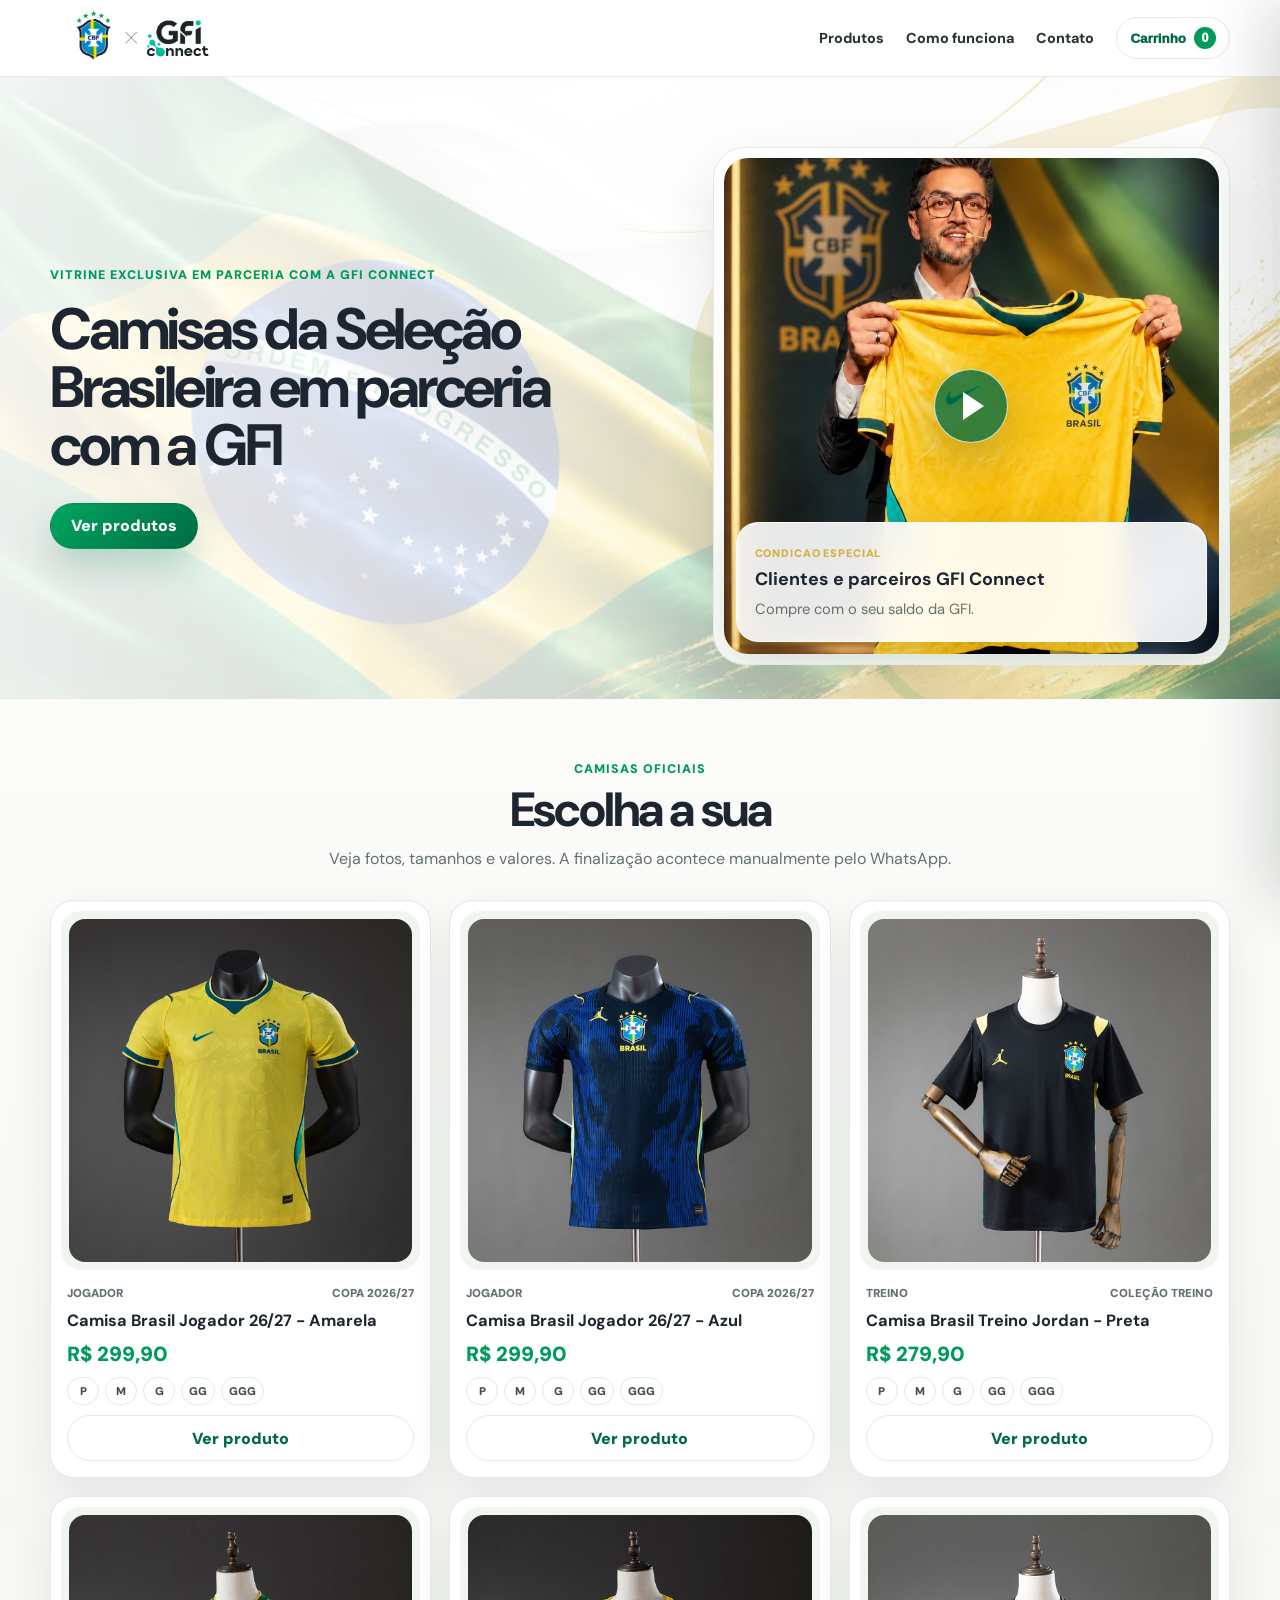
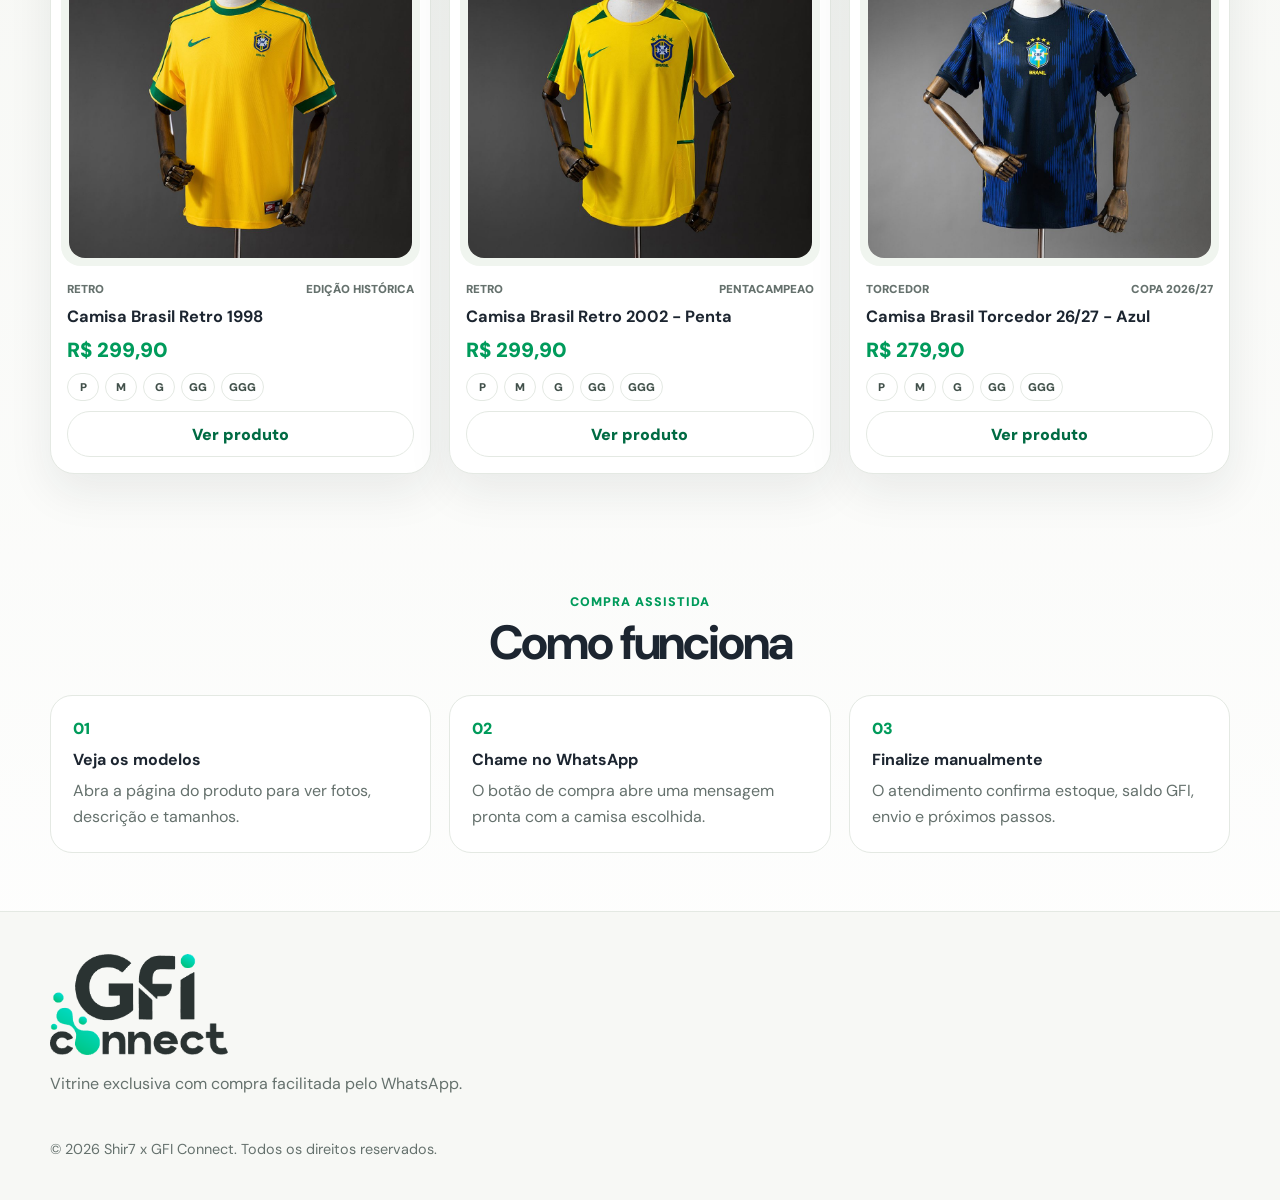
==== commit 8c4a01a5: "Melhora a página de produto com carrossel, tabela de medidas e nova capa do vídeo. Adiciona popup de" ====
--- a/index.html
+++ b/index.html
@@ -7,9 +7,24 @@
       name="description"
       content="Vitrine exclusiva de camisas em parceria com a GFI Connect. Produtos selecionados e atendimento pelo WhatsApp."
     />
-    <title>Vitrine Exclusiva | GFI Connect</title>
-    <link rel="icon" href="favicon.ico" sizes="any" />
-    <link rel="icon" type="image/png" href="assets/logos/favicon.png" />
+    <title>Camisas do Brasil com saldo GFI</title>
+    <meta property="og:title" content="Camisas do Brasil com saldo GFI" />
+    <meta
+      property="og:description"
+      content="Vitrine exclusiva de camisas em parceria com a GFI Connect. Compre pelo WhatsApp usando saldo GFI."
+    />
+    <meta property="og:image" content="https://gficamisasbrasil.github.io/site/assets/logos/favicon.png?v=2" />
+    <meta property="og:url" content="https://gficamisasbrasil.github.io/site/" />
+    <meta property="og:type" content="website" />
+    <meta name="twitter:card" content="summary_large_image" />
+    <meta name="twitter:title" content="Camisas do Brasil com saldo GFI" />
+    <meta
+      name="twitter:description"
+      content="Vitrine exclusiva de camisas em parceria com a GFI Connect. Compre pelo WhatsApp usando saldo GFI."
+    />
+    <meta name="twitter:image" content="https://gficamisasbrasil.github.io/site/assets/logos/favicon.png?v=2" />
+    <link rel="icon" type="image/png" href="assets/logos/favicon.png?v=2" />
+    <link rel="shortcut icon" href="favicon.ico?v=2" />
     <link rel="preconnect" href="https://fonts.googleapis.com" />
     <link rel="preconnect" href="https://fonts.gstatic.com" crossorigin />
     <link
@@ -56,7 +71,7 @@
               id="hero-video"
               class="hero-panel__video"
               src="Videos/WhatsApp Video 2026-05-26 at 11.41.42.mp4"
-              poster="Images/WhatsApp Image 2026-05-26 at 12.01.19.jpeg"
+              poster="assets/hero/hero-video-poster.png"
               playsinline
               preload="metadata"
               aria-label="Video da parceria GFI"
--- a/css/styles.css
+++ b/css/styles.css
@@ -672,7 +672,6 @@
   letter-spacing: -0.05em;
 }
 
-.product-info__description,
 .highlight-list,
 .product-info__note {
   color: var(--muted);
@@ -686,6 +685,183 @@
 .product-info__block h2 {
   margin: 0 0 10px;
   font-size: 0.95rem;
+}
+
+.size-guide-link {
+  margin-top: 12px;
+  padding: 0;
+  border: 0;
+  color: var(--green-dark);
+  background: transparent;
+  font: inherit;
+  font-size: 0.88rem;
+  font-weight: 800;
+  text-decoration: underline;
+  text-underline-offset: 3px;
+  cursor: pointer;
+}
+
+.size-guide-link:hover {
+  color: var(--green);
+}
+
+.section--related {
+  padding-top: 48px;
+  border-top: 1px solid var(--line);
+}
+
+.section-heading {
+  display: grid;
+  gap: 8px;
+  margin-bottom: 22px;
+}
+
+.section-heading h2 {
+  margin: 0;
+  font-size: clamp(1.5rem, 3vw, 2rem);
+  letter-spacing: -0.04em;
+}
+
+.section-heading p {
+  margin: 0;
+  color: var(--muted);
+}
+
+.product-carousel {
+  position: relative;
+  display: grid;
+  grid-template-columns: auto 1fr auto;
+  align-items: center;
+  gap: 12px;
+}
+
+.product-carousel__arrow {
+  z-index: 2;
+  flex-shrink: 0;
+  display: inline-grid;
+  place-items: center;
+  width: 48px;
+  height: 48px;
+  border: 1px solid var(--line);
+  border-radius: 999px;
+  color: var(--green-dark);
+  background: #fff;
+  box-shadow: 0 10px 28px rgba(22, 42, 32, 0.12);
+  cursor: pointer;
+  transition: 0.16s ease;
+}
+
+.product-carousel__arrow:hover:not(:disabled) {
+  border-color: var(--green);
+  color: #fff;
+  background: var(--green);
+  transform: scale(1.04);
+}
+
+.product-carousel__arrow:disabled {
+  opacity: 0.35;
+  cursor: not-allowed;
+  box-shadow: none;
+}
+
+.product-carousel__track {
+  display: flex;
+  gap: 18px;
+  overflow-x: auto;
+  scroll-snap-type: x mandatory;
+  scroll-behavior: smooth;
+  -webkit-overflow-scrolling: touch;
+  scrollbar-width: none;
+  padding: 4px 2px 8px;
+}
+
+.product-carousel__track::-webkit-scrollbar {
+  display: none;
+}
+
+.product-carousel__track .product-card {
+  flex: 0 0 calc((100% - 36px) / 3);
+  scroll-snap-align: start;
+}
+
+.modal {
+  position: fixed;
+  inset: 0;
+  z-index: 100;
+  display: grid;
+  place-items: center;
+  padding: 20px;
+}
+
+.modal[hidden] {
+  display: none;
+}
+
+.modal-open {
+  overflow: hidden;
+}
+
+.modal__overlay {
+  position: absolute;
+  inset: 0;
+  background: rgba(12, 24, 18, 0.58);
+  backdrop-filter: blur(3px);
+}
+
+.modal__panel {
+  position: relative;
+  z-index: 1;
+  width: min(560px, 100%);
+  max-height: min(88vh, 720px);
+  display: grid;
+  grid-template-rows: auto 1fr;
+  overflow: hidden;
+  border: 1px solid var(--line);
+  border-radius: 24px;
+  background: #fff;
+  box-shadow: 0 28px 70px rgba(22, 42, 32, 0.22);
+}
+
+.modal__header {
+  display: flex;
+  align-items: center;
+  justify-content: space-between;
+  gap: 12px;
+  padding: 18px 20px;
+  border-bottom: 1px solid var(--line);
+}
+
+.modal__header h2 {
+  margin: 0;
+  font-size: 1.15rem;
+}
+
+.modal__close {
+  width: 36px;
+  height: 36px;
+  border: 1px solid var(--line);
+  border-radius: 999px;
+  background: #fff;
+  font-size: 1.35rem;
+  line-height: 1;
+  cursor: pointer;
+}
+
+.modal__panel--wide {
+  width: min(920px, 100%);
+}
+
+.modal__body {
+  overflow: auto;
+  padding: 18px 20px 22px;
+}
+
+.size-guide__image {
+  display: block;
+  width: 100%;
+  height: auto;
+  border-radius: 16px;
+  border: 1px solid var(--line);
 }
 
 .custom-options,
@@ -1071,6 +1247,24 @@
     gap: 12px;
   }
 
+  .product-carousel {
+    gap: 8px;
+  }
+
+  .product-carousel__arrow {
+    width: 38px;
+    height: 38px;
+  }
+
+  .product-carousel__track {
+    gap: 12px;
+  }
+
+  .product-carousel__track .product-card {
+    flex: 0 0 calc((100% - 12px) / 2);
+    scroll-snap-align: start;
+  }
+
   .product-card {
     border-radius: 18px;
   }
